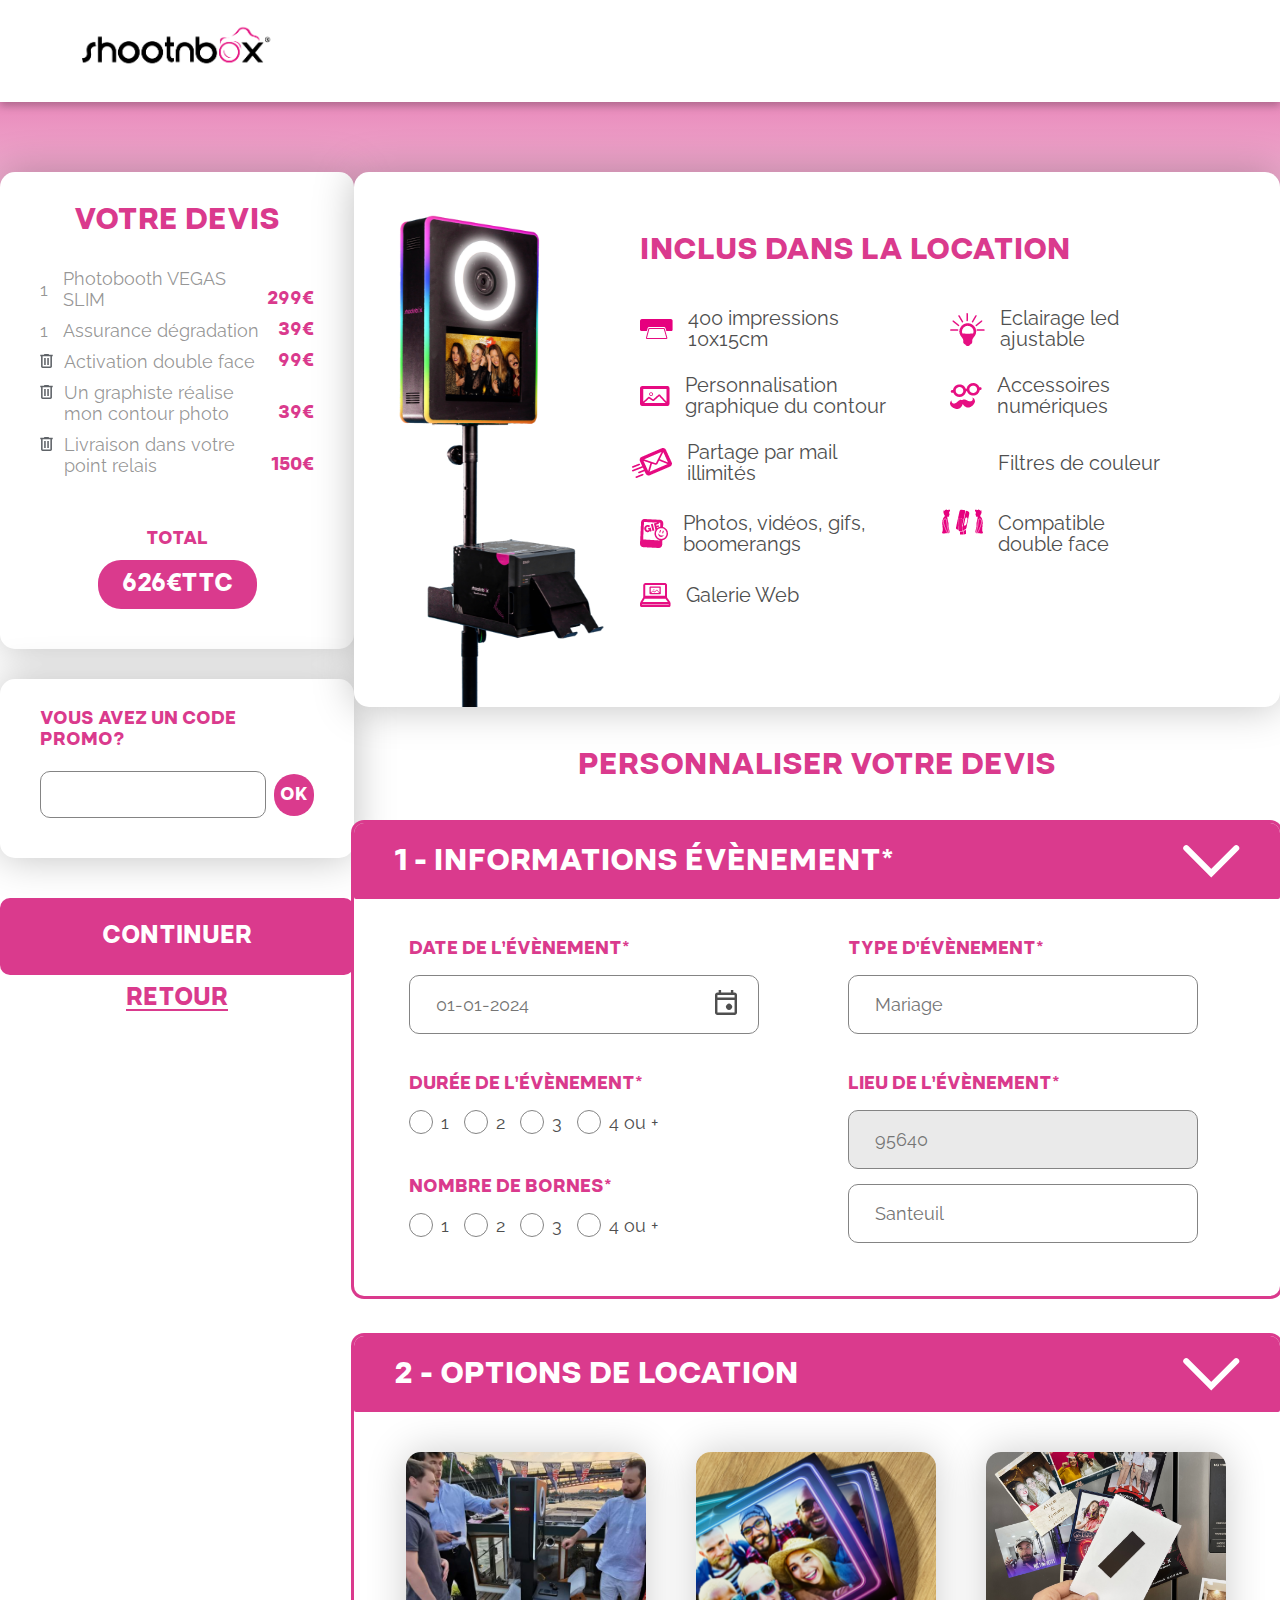
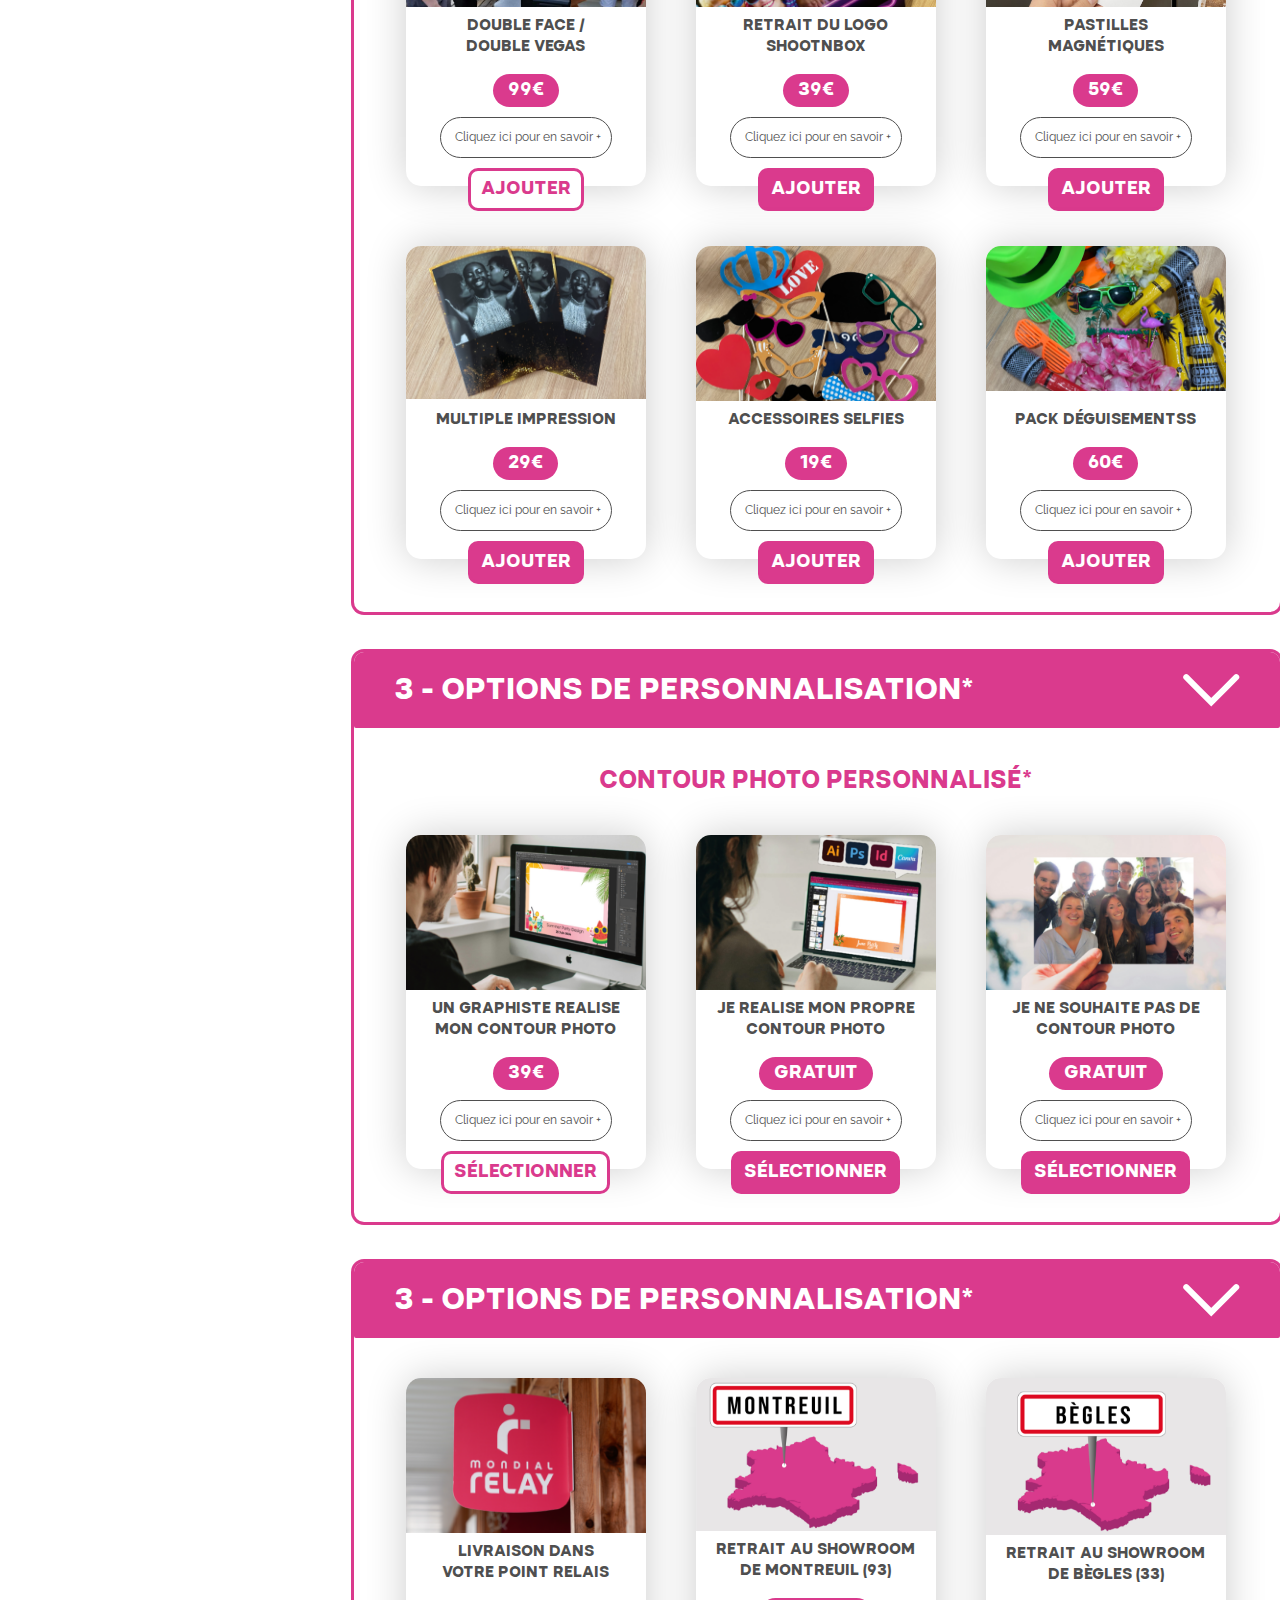
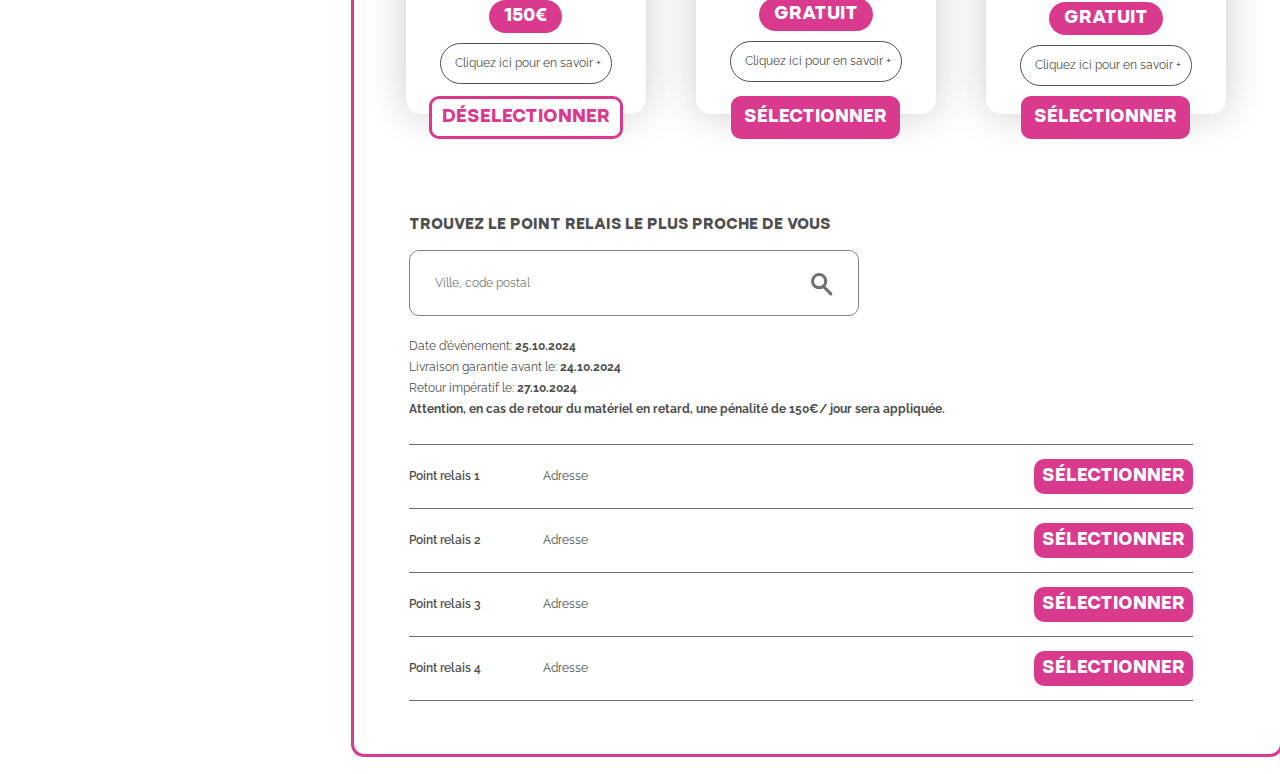
==== index.html @ 7bb11d66 "init" ====
<!DOCTYPE html>
<html lang="ru">
<head>
    <meta charset="UTF-8">
    <meta name="viewport" content="width=device-width, initial-scale=1.0">

    <link rel="stylesheet" href="css/style.css">
    <link rel="icon" type="image/x-icon" href="favicon.ico">

    <title>shootnbox</title>
</head>
<body>
    <div class="wrapper">
        <header class="header">
            <div class="container">
                <img src="img/logo.svg" alt="shootnbox logo">
            </div>            
        </header>
        <main class="main">
            <section class="main-section">
                <div class="container cart-section">
                    <div class="cart__sidebar">
                        <div class="cart-sidebar__item cart__info">
                            <h3 class="title">VOTRE DEVIS</h3>
                            <ul class="cart-item__list">
                                <li class="cart-item__list-item primary-text">
                                    <span class="list-item__amount primary-text">1</span>
                                    Photobooth VEGAS SLIM
                                    <span class="list-item__price primary-text">299€</span>
                                </li>
                                <li class="cart-item__list-item primary-text">
                                    <span class="list-item__amount primary-text">1</span>
                                    Assurance dégradation
                                    <span class="list-item__price primary-text">39€</span>
                                </li>
                                <li class="cart-item__list-item primary-text">
                                    <button class="list-item__delete primary-text">
                                        <svg xmlns="http://www.w3.org/2000/svg" width="13" height="14" viewBox="0 0 12.68 14.265">
                                            <path id="delete_24dp_5F6368_FILL0_wght400_GRAD0_opsz24" d="M162.378-825.735a1.526,1.526,0,0,1-1.119-.466,1.526,1.526,0,0,1-.466-1.119v-10.3H160v-1.585h3.963V-840h4.755v.792h3.963v1.585h-.793v10.3a1.526,1.526,0,0,1-.466,1.119,1.526,1.526,0,0,1-1.119.466Zm7.925-11.888h-7.925v10.3H170.3Zm-6.34,8.718h1.585v-7.133h-1.585Zm3.17,0h1.585v-7.133h-1.585Zm-4.755-8.718v0Z" transform="translate(-160 840)" fill="#5f6368"/>
                                        </svg>                                          
                                    </button>
                                    Activation double face
                                    <span class="list-item__price primary-text">99€</span>
                                </li>
                                <li class="cart-item__list-item primary-text">
                                    <button class="list-item__delete primary-text">
                                        <svg xmlns="http://www.w3.org/2000/svg" width="13" height="14" viewBox="0 0 12.68 14.265">
                                            <path id="delete_24dp_5F6368_FILL0_wght400_GRAD0_opsz24" d="M162.378-825.735a1.526,1.526,0,0,1-1.119-.466,1.526,1.526,0,0,1-.466-1.119v-10.3H160v-1.585h3.963V-840h4.755v.792h3.963v1.585h-.793v10.3a1.526,1.526,0,0,1-.466,1.119,1.526,1.526,0,0,1-1.119.466Zm7.925-11.888h-7.925v10.3H170.3Zm-6.34,8.718h1.585v-7.133h-1.585Zm3.17,0h1.585v-7.133h-1.585Zm-4.755-8.718v0Z" transform="translate(-160 840)" fill="#5f6368"/>
                                        </svg>                                          
                                    </button>
                                    Un graphiste réalise mon contour photo
                                    <span class="list-item__price primary-text">39€</span>
                                </li>
                                <li class="cart-item__list-item primary-text">
                                    <button class="list-item__delete primary-text">
                                        <svg xmlns="http://www.w3.org/2000/svg" width="13" height="14" viewBox="0 0 12.68 14.265">
                                            <path id="delete_24dp_5F6368_FILL0_wght400_GRAD0_opsz24" d="M162.378-825.735a1.526,1.526,0,0,1-1.119-.466,1.526,1.526,0,0,1-.466-1.119v-10.3H160v-1.585h3.963V-840h4.755v.792h3.963v1.585h-.793v10.3a1.526,1.526,0,0,1-.466,1.119,1.526,1.526,0,0,1-1.119.466Zm7.925-11.888h-7.925v10.3H170.3Zm-6.34,8.718h1.585v-7.133h-1.585Zm3.17,0h1.585v-7.133h-1.585Zm-4.755-8.718v0Z" transform="translate(-160 840)" fill="#5f6368"/>
                                        </svg>                                          
                                    </button>
                                    Livraison dans votre point relais
                                    <span class="list-item__price primary-text">150€</span>
                                </li>
                            </ul>
                            <div class="cart-item__button-wrapper">
                                <p class="primary-text">TOTAL</p>
                                <button class="button text-large">626€TTC</button>
                            </div>
                        </div>
                        <div class="cart-sidebar__item cart__promo">
                            <p class="primary-text">VOUS AVEZ UN CODE PROMO?</p>
                            <div class="cart-promo__input-wrapper">
                                <input type="text" class="input primary-text">
                                <button class="button primary-text">OK</button>
                            </div>
                        </div>
                        <div class="cart-sidebar__button-wrapper">
                            <a href="#" class="button text-large">CONTINUER</a>
                            <a href="#" class="text-large">RETOUR</a>
                        </div>
                    </div>
                    <div class="cart__right">
                        <div class="cart__product-info">
                            <img src="img/product.png" alt="" class="procut-info__img">
                            <div class="product-info__content">
                                <h2 class="title">Inclus dans la location</h2>
                                <div class="product-info__advantages">
                                    <div class="product-info__advantages-item">
                                        <img src="img/product-svg1.png" alt="">
                                        <p class="primary-text">400 impressions <br>10x15cm</p>                                          
                                    </div>
                                    <div class="product-info__advantages-item">
                                        <img src="img/product-svg2.png" alt="">                                                                           
                                        <p class="primary-text">Eclairage led <br> ajustable</p>                                          
                                    </div>
                                    <div class="product-info__advantages-item">
                                        <img src="img/product-svg3.png" alt="">                                                                                                                                                                               
                                        <p class="primary-text">Personnalisation graphique du contour</p>                                          
                                    </div>
                                    <div class="product-info__advantages-item">
                                        <img src="img/product-svg4.png" alt="">                                                                                                                                                                               
                                        <p class="primary-text">Accessoires <br> numériques</p>                                          
                                    </div>
                                    <div class="product-info__advantages-item">
                                        <img src="img/product-svg5.png" alt="">                                                                                                                                                                               
                                        <p class="primary-text">Partage par mail <br>illimités</p>                                          
                                    </div>
                                    <div class="product-info__advantages-item">                                                                                                                                                                              
                                        <p class="primary-text">Filtres de couleur</p>                                          
                                    </div>
                                    <div class="product-info__advantages-item">
                                        <img src="img/product-svg6.png" alt="">                                                                                                                                                                               
                                        <p class="primary-text">Photos, vidéos, gifs, boomerangs</p>                                          
                                    </div>
                                    <div class="product-info__advantages-item">
                                        <img src="img/product-svg7.png" alt="">                                                                                                                                                                               
                                        <p class="primary-text">Compatible <br> double face</p>                                          
                                    </div>
                                    <div class="product-info__advantages-item">
                                        <img src="img/product-svg8.png" alt="">                                                                                                                                                                               
                                        <p class="primary-text">Galerie Web</p>                                          
                                    </div>
                                </div>
                            </div>
                        </div>
                        <div class="cart__personalization">
                            <h2 class="title">PERSONNALISER VOTRE DEVIS</h2>
                            <div class="cart-personalization__item">
                                <button class="cart-personalization__header">
                                    <h2 class="title">1 - INFORMATIONS ÉVÈNEMENT*</h2>
                                    <svg xmlns="http://www.w3.org/2000/svg" width="58.485" height="33.485" viewBox="0 0 58.485 33.485">
                                        <path id="Vector_4" data-name="Vector 4" d="M50,25,25,0,0,25" transform="translate(54.243 29.243) rotate(180)" fill="none" stroke="#fff" stroke-linecap="round" stroke-width="6"/>
                                    </svg>                                      
                                </button>
                                <div class="cart-personalization__dropdown personalization-dropdown__form-item">
                                    <div class="personalization-form__wrapper">
                                        <form class="personalization__form">
                                            <div class="personalization__input-wrapper">
                                                <label for="date" class="primary-text input__header">Date de l’évènement*</label>
                                                <input type="number" id="date" class="input" placeholder="01-01-2024">
                                                <button class="personalization__input-button">
                                                    <svg xmlns="http://www.w3.org/2000/svg" xmlns:xlink="http://www.w3.org/1999/xlink" width="22" height="25" viewBox="0 0 22 25">
                                                        <defs>
                                                          <clipPath id="clip-path">
                                                            <rect id="Calque_1_Frame_Clip_Content_Mask_" data-name="Calque_1 [Frame Clip Content Mask]" width="22" height="25" transform="translate(1135 1030)" fill="none"/>
                                                          </clipPath>
                                                        </defs>
                                                        <g id="Calque_1_Clip_Content_" data-name="Calque_1 (Clip Content)" transform="translate(-1135 -1030)" clip-path="url(#clip-path)">
                                                          <rect id="Calque_1_Frame_Background_" data-name="Calque_1 [Frame Background]" width="22" height="25" transform="translate(1135 1030)" fill="none"/>
                                                          <path id="Vector" d="M14.056,20a2.918,2.918,0,0,1-2.176-.913,3.22,3.22,0,0,1,0-4.45,3.05,3.05,0,0,1,4.351,0,3.22,3.22,0,0,1,0,4.45A2.946,2.946,0,0,1,14.056,20ZM2.444,25a2.329,2.329,0,0,1-1.723-.737A2.435,2.435,0,0,1,0,22.5V5A2.435,2.435,0,0,1,.721,3.237,2.329,2.329,0,0,1,2.444,2.5H3.667V0H6.111V2.5h9.778V0h2.444V2.5h1.222a2.329,2.329,0,0,1,1.723.737A2.435,2.435,0,0,1,22,5V22.5a2.435,2.435,0,0,1-.721,1.763A2.329,2.329,0,0,1,19.556,25Zm0-2.5H19.556V10H2.444Zm0-15H19.556V5H2.444Z" transform="translate(1135 1030)" fill="#4f4f4f"/>
                                                          <text id="durée_de_l_évènement" data-name="durée de l’évènement" transform="translate(804 1109.91)" fill="#da3a8d" font-size="18" font-family="Nominee-ExtraBold, Nominee" font-weight="800"><tspan x="0" y="14">DURÉE DE L’ÉVÈNEMENT</tspan></text>
                                                        </g>
                                                      </svg>                                                      
                                                </button>
                                            </div>
                                            <div class="personalization__input-wrapper">
                                                <label for="type" class="primary-text input__header">TYPE D’évènement*</label>
                                                <input type="text" id="type" class="input" placeholder="Mariage">
                                            </div>
                                        </form>
                                    </div>
                                    <div class="form-wrapper__container">
                                        <div class="personalization-form__wrapper">
                                            <form class="personalization__form personalization__form--radio">
                                                <p class="primary-text input__header">durée de l’évènement*</p>
                                                <div class="personalization__input-wrapper personalization__input-wrapper--radio">
                                                    <input type="radio" id="duration-1" name="duration" class="radio-input">
                                                    <label class="primary-text radio-input--style" for="duration-1">1</label>
                                                    <input type="radio" id="duration-2" name="duration" class="radio-input">
                                                    <label class="primary-text radio-input--style" for="duration-2">2</label>
                                                    <input type="radio" id="duration-3" name="duration" class="radio-input">
                                                    <label class="primary-text radio-input--style" for="duration-3">3</label>
                                                    <input type="radio" id="duration-4" name="duration" class="radio-input">
                                                    <label class="primary-text radio-input--style" for="duration-4">4 ou +</label>
                                                </div>
                                            </form>
                                            <form class="personalization__form personalization__form--radio">
                                                <p class="primary-text input__header">NOMBRE DE BORNES*</p>
                                                <div class="personalization__input-wrapper personalization__input-wrapper--radio">
                                                    <input type="radio" id="number-1" name="number" class="radio-input">
                                                    <label class="primary-text radio-input--style" for="number-1">1</label>
                                                    <input type="radio" id="number-2" name="number" class="radio-input">
                                                    <label class="primary-text radio-input--style" for="number-2">2</label>
                                                    <input type="radio" id="number-3" name="number" class="radio-input">
                                                    <label class="primary-text radio-input--style" for="number-3">3</label>
                                                    <input type="radio" id="number-4" name="number" class="radio-input">
                                                    <label class="primary-text radio-input--style" for="number-4">4 ou +</label>
                                                </div>
                                            </form>
                                        </div>
                                        <div class="personalization-form__wrapper">
                                            <form class="personalization__form">
                                                <div class="personalization__input-wrapper">
                                                    <label for="" class="primary-text input__header">LIEU de l’évènement*</label>
                                                    <input type="number" id="postcode" class="input" placeholder="95640" disabled>
                                                    <input type="city" id="type" class="input" placeholder="Santeuil">
                                                </div>
                                            </form>
                                        </div>
                                    </div>
                                </div>
                            </div>
                            <div class="cart-personalization__item">
                                <button class="cart-personalization__header">
                                    <h2 class="title">2 - OPTIONS de LOCATION</h2>
                                    <svg xmlns="http://www.w3.org/2000/svg" width="58.485" height="33.485" viewBox="0 0 58.485 33.485">
                                        <path id="Vector_4" data-name="Vector 4" d="M50,25,25,0,0,25" transform="translate(54.243 29.243) rotate(180)" fill="none" stroke="#fff" stroke-linecap="round" stroke-width="6"/>
                                    </svg>                                      
                                </button>
                                <div class="cart-personalization__dropdown">                     
                                    <div class="dropdown-card__wrapper">
                                        <div class="dropdown-card">
                                            <div class="dropdown-card__content">
                                                <img src="img/dropdown1.png" alt="" class="dropdown-card__img" style>
                                                <h3 class="primary-text">DOUBLE FACE / <br> DOUBLE VEGAS</h3>
                                                <span class="primary-text dropdown-card__price">99€</span>
                                                <button class="primary-text dropdown-card__details">Cliquez ici pour en savoir +</button>
                                            </div>
                                            <div class="dropdown-card__details-info" style="display: none;">
                                                <svg xmlns="http://www.w3.org/2000/svg" width="22" height="22" viewBox="0 0 22 22">
                                                    <g id="Сгруппировать_5" data-name="Сгруппировать 5" transform="translate(-1174 -2522)">
                                                      <g id="Ellipse_18" data-name="Ellipse 18" transform="translate(1174 2522)" fill="none" stroke="#4f4f4f" stroke-width="1">
                                                        <circle cx="11" cy="11" r="11" stroke="none"/>
                                                        <circle cx="11" cy="11" r="10.5" fill="none"/>
                                                      </g>
                                                      <g id="Сгруппировать_4" data-name="Сгруппировать 4" transform="translate(870 2163.5)">
                                                        <line id="Линия_1" data-name="Линия 1" x1="9" y2="10" transform="translate(310.5 364.5)" fill="none" stroke="#4f4f4f" stroke-linecap="round" stroke-width="2"/>
                                                        <line id="Линия_2" data-name="Линия 2" x2="9" y2="10" transform="translate(310.5 364.5)" fill="none" stroke="#4f4f4f" stroke-linecap="round" stroke-width="2"/>
                                                      </g>
                                                    </g>
                                                </svg>
                                                <h3 class="primary-text">JE RÉALISE MON PROPRE CONTOUR PHOTO</h3>
                                                 <p class="primary-text">Retrouvez notre catalogue de contour photo via notre outil en ligne gratuit. Vous pouvez ainsi choisir votre contour et ajouter le texte de votre choix.</p>                                                                                
                                            </div>
                                            <button class="dropdown-card__button dropdown-card__button--active button primary-text">AJOUTER</button>
                                        </div>
                                        <div class="dropdown-card">
                                            <div class="dropdown-card__content">
                                                <img src="img/dropdown2.png" alt="" class="dropdown-card__img">
                                                <h3 class="primary-text">RETRAIT DU LOGO SHOOTNBOX</h3>
                                                <span class="primary-text dropdown-card__price">39€</span>
                                                <button class="primary-text dropdown-card__details">Cliquez ici pour en savoir +</button>
                                            </div>
                                            <div class="dropdown-card__details-info" style="display: none;">
                                                <svg xmlns="http://www.w3.org/2000/svg" width="22" height="22" viewBox="0 0 22 22">
                                                    <g id="Сгруппировать_5" data-name="Сгруппировать 5" transform="translate(-1174 -2522)">
                                                      <g id="Ellipse_18" data-name="Ellipse 18" transform="translate(1174 2522)" fill="none" stroke="#4f4f4f" stroke-width="1">
                                                        <circle cx="11" cy="11" r="11" stroke="none"/>
                                                        <circle cx="11" cy="11" r="10.5" fill="none"/>
                                                      </g>
                                                      <g id="Сгруппировать_4" data-name="Сгруппировать 4" transform="translate(870 2163.5)">
                                                        <line id="Линия_1" data-name="Линия 1" x1="9" y2="10" transform="translate(310.5 364.5)" fill="none" stroke="#4f4f4f" stroke-linecap="round" stroke-width="2"/>
                                                        <line id="Линия_2" data-name="Линия 2" x2="9" y2="10" transform="translate(310.5 364.5)" fill="none" stroke="#4f4f4f" stroke-linecap="round" stroke-width="2"/>
                                                      </g>
                                                    </g>
                                                </svg>
                                                <h3 class="primary-text">JE RÉALISE MON PROPRE CONTOUR PHOTO</h3>
                                                 <p class="primary-text">Retrouvez notre catalogue de contour photo via notre outil en ligne gratuit. Vous pouvez ainsi choisir votre contour et ajouter le texte de votre choix.</p>                                                                                
                                            </div>
                                            <button class="dropdown-card__button button primary-text">AJOUTER</button>
                                        </div>
                                        <div class="dropdown-card">
                                            <div class="dropdown-card__content">
                                                <img src="img/dropdown3.png" alt="" class="dropdown-card__img">
                                                <h3 class="primary-text">PASTILLES <br>MAGNÉTIQUES</h3>
                                                <span class="primary-text dropdown-card__price">59€</span>
                                                <button class="primary-text dropdown-card__details">Cliquez ici pour en savoir +</button>
                                            </div>
                                            <div class="dropdown-card__details-info" style="display: none;">
                                                <svg xmlns="http://www.w3.org/2000/svg" width="22" height="22" viewBox="0 0 22 22">
                                                    <g id="Сгруппировать_5" data-name="Сгруппировать 5" transform="translate(-1174 -2522)">
                                                      <g id="Ellipse_18" data-name="Ellipse 18" transform="translate(1174 2522)" fill="none" stroke="#4f4f4f" stroke-width="1">
                                                        <circle cx="11" cy="11" r="11" stroke="none"/>
                                                        <circle cx="11" cy="11" r="10.5" fill="none"/>
                                                      </g>
                                                      <g id="Сгруппировать_4" data-name="Сгруппировать 4" transform="translate(870 2163.5)">
                                                        <line id="Линия_1" data-name="Линия 1" x1="9" y2="10" transform="translate(310.5 364.5)" fill="none" stroke="#4f4f4f" stroke-linecap="round" stroke-width="2"/>
                                                        <line id="Линия_2" data-name="Линия 2" x2="9" y2="10" transform="translate(310.5 364.5)" fill="none" stroke="#4f4f4f" stroke-linecap="round" stroke-width="2"/>
                                                      </g>
                                                    </g>
                                                </svg>
                                                <h3 class="primary-text">JE RÉALISE MON PROPRE CONTOUR PHOTO</h3>
                                                 <p class="primary-text">Retrouvez notre catalogue de contour photo via notre outil en ligne gratuit. Vous pouvez ainsi choisir votre contour et ajouter le texte de votre choix.</p>                                                                                
                                            </div>
                                            <button class="dropdown-card__button button primary-text">AJOUTER</button>
                                        </div>
                                        <div class="dropdown-card">
                                            <div class="dropdown-card__content">
                                                <img src="img/dropdown4.png" alt="" class="dropdown-card__img">
                                                <h3 class="primary-text">MULTIPLE IMPRESSION</h3>
                                                <span class="primary-text dropdown-card__price">29€</span>
                                                <button class="primary-text dropdown-card__details">Cliquez ici pour en savoir +</button>
                                            </div>
                                            <div class="dropdown-card__details-info" style="display: none;">
                                                <svg xmlns="http://www.w3.org/2000/svg" width="22" height="22" viewBox="0 0 22 22">
                                                    <g id="Сгруппировать_5" data-name="Сгруппировать 5" transform="translate(-1174 -2522)">
                                                      <g id="Ellipse_18" data-name="Ellipse 18" transform="translate(1174 2522)" fill="none" stroke="#4f4f4f" stroke-width="1">
                                                        <circle cx="11" cy="11" r="11" stroke="none"/>
                                                        <circle cx="11" cy="11" r="10.5" fill="none"/>
                                                      </g>
                                                      <g id="Сгруппировать_4" data-name="Сгруппировать 4" transform="translate(870 2163.5)">
                                                        <line id="Линия_1" data-name="Линия 1" x1="9" y2="10" transform="translate(310.5 364.5)" fill="none" stroke="#4f4f4f" stroke-linecap="round" stroke-width="2"/>
                                                        <line id="Линия_2" data-name="Линия 2" x2="9" y2="10" transform="translate(310.5 364.5)" fill="none" stroke="#4f4f4f" stroke-linecap="round" stroke-width="2"/>
                                                      </g>
                                                    </g>
                                                </svg>
                                                <h3 class="primary-text">JE RÉALISE MON PROPRE CONTOUR PHOTO</h3>
                                                 <p class="primary-text">Retrouvez notre catalogue de contour photo via notre outil en ligne gratuit. Vous pouvez ainsi choisir votre contour et ajouter le texte de votre choix.</p>                                                                                
                                            </div>
                                            <button class="dropdown-card__button button primary-text">AJOUTER</button>
                                        </div>
                                        <div class="dropdown-card">
                                            <div class="dropdown-card__content">
                                                <img src="img/dropdown5.png" alt="" class="dropdown-card__img">
                                                <h3 class="primary-text">ACCESSOIRES SELFIES</h3>
                                                <span class="primary-text dropdown-card__price">19€</span>
                                                <button class="primary-text dropdown-card__details">Cliquez ici pour en savoir +</button>
                                            </div>
                                            <div class="dropdown-card__details-info" style="display: none;">
                                                <svg xmlns="http://www.w3.org/2000/svg" width="22" height="22" viewBox="0 0 22 22">
                                                    <g id="Сгруппировать_5" data-name="Сгруппировать 5" transform="translate(-1174 -2522)">
                                                      <g id="Ellipse_18" data-name="Ellipse 18" transform="translate(1174 2522)" fill="none" stroke="#4f4f4f" stroke-width="1">
                                                        <circle cx="11" cy="11" r="11" stroke="none"/>
                                                        <circle cx="11" cy="11" r="10.5" fill="none"/>
                                                      </g>
                                                      <g id="Сгруппировать_4" data-name="Сгруппировать 4" transform="translate(870 2163.5)">
                                                        <line id="Линия_1" data-name="Линия 1" x1="9" y2="10" transform="translate(310.5 364.5)" fill="none" stroke="#4f4f4f" stroke-linecap="round" stroke-width="2"/>
                                                        <line id="Линия_2" data-name="Линия 2" x2="9" y2="10" transform="translate(310.5 364.5)" fill="none" stroke="#4f4f4f" stroke-linecap="round" stroke-width="2"/>
                                                      </g>
                                                    </g>
                                                </svg>
                                                <h3 class="primary-text">JE RÉALISE MON PROPRE CONTOUR PHOTO</h3>
                                                 <p class="primary-text">Retrouvez notre catalogue de contour photo via notre outil en ligne gratuit. Vous pouvez ainsi choisir votre contour et ajouter le texte de votre choix.</p>                                                                                
                                            </div>
                                            <button class="dropdown-card__button button primary-text">AJOUTER</button>
                                        </div>
                                        <div class="dropdown-card">
                                            <div class="dropdown-card__content">
                                                <img src="img/dropdown6.png" alt="" class="dropdown-card__img">
                                                <h3 class="primary-text">PACK DÉGUISEMENTSS</h3>
                                                <span class="primary-text dropdown-card__price">60€</span>
                                                <button class="primary-text dropdown-card__details">Cliquez ici pour en savoir +</button>
                                            </div>
                                            <div class="dropdown-card__details-info" style="display: none;">
                                                <svg xmlns="http://www.w3.org/2000/svg" width="22" height="22" viewBox="0 0 22 22">
                                                    <g id="Сгруппировать_5" data-name="Сгруппировать 5" transform="translate(-1174 -2522)">
                                                      <g id="Ellipse_18" data-name="Ellipse 18" transform="translate(1174 2522)" fill="none" stroke="#4f4f4f" stroke-width="1">
                                                        <circle cx="11" cy="11" r="11" stroke="none"/>
                                                        <circle cx="11" cy="11" r="10.5" fill="none"/>
                                                      </g>
                                                      <g id="Сгруппировать_4" data-name="Сгруппировать 4" transform="translate(870 2163.5)">
                                                        <line id="Линия_1" data-name="Линия 1" x1="9" y2="10" transform="translate(310.5 364.5)" fill="none" stroke="#4f4f4f" stroke-linecap="round" stroke-width="2"/>
                                                        <line id="Линия_2" data-name="Линия 2" x2="9" y2="10" transform="translate(310.5 364.5)" fill="none" stroke="#4f4f4f" stroke-linecap="round" stroke-width="2"/>
                                                      </g>
                                                    </g>
                                                </svg>
                                                <h3 class="primary-text">JE RÉALISE MON PROPRE CONTOUR PHOTO</h3>
                                                 <p class="primary-text">Retrouvez notre catalogue de contour photo via notre outil en ligne gratuit. Vous pouvez ainsi choisir votre contour et ajouter le texte de votre choix.</p>                                                                                
                                            </div>
                                            <button class="dropdown-card__button button primary-text">AJOUTER</button>
                                        </div>
                                    </div>
                                </div>
                            </div>
                            <div class="cart-personalization__item">
                                <button class="cart-personalization__header">
                                    <h2 class="title">3 - OPTIONS de PERSONNALISATION*</h2>
                                    <svg xmlns="http://www.w3.org/2000/svg" width="58.485" height="33.485" viewBox="0 0 58.485 33.485">
                                        <path id="Vector_4" data-name="Vector 4" d="M50,25,25,0,0,25" transform="translate(54.243 29.243) rotate(180)" fill="none" stroke="#fff" stroke-linecap="round" stroke-width="6"/>
                                    </svg>                                      
                                </button>
                                <div class="cart-personalization__dropdown">
                                    <h2 class="text-large">CONTOUR PHOTO PERSONNALISÉ*</h2>
                                    <div class="dropdown-card__wrapper">
                                        <div class="dropdown-card">
                                            <div class="dropdown-card__content">
                                                <img src="img/dropdown7.png" alt="" class="dropdown-card__img" style>
                                                <h3 class="primary-text">un graphiste realise <br>mon contour PHOTO</h3>
                                                <span class="primary-text dropdown-card__price">39€</span>
                                                <button class="primary-text dropdown-card__details">Cliquez ici pour en savoir +</button>
                                            </div>
                                            <div class="dropdown-card__details-info" style="display: none;">
                                                <svg xmlns="http://www.w3.org/2000/svg" width="22" height="22" viewBox="0 0 22 22">
                                                    <g id="Сгруппировать_5" data-name="Сгруппировать 5" transform="translate(-1174 -2522)">
                                                      <g id="Ellipse_18" data-name="Ellipse 18" transform="translate(1174 2522)" fill="none" stroke="#4f4f4f" stroke-width="1">
                                                        <circle cx="11" cy="11" r="11" stroke="none"/>
                                                        <circle cx="11" cy="11" r="10.5" fill="none"/>
                                                      </g>
                                                      <g id="Сгруппировать_4" data-name="Сгруппировать 4" transform="translate(870 2163.5)">
                                                        <line id="Линия_1" data-name="Линия 1" x1="9" y2="10" transform="translate(310.5 364.5)" fill="none" stroke="#4f4f4f" stroke-linecap="round" stroke-width="2"/>
                                                        <line id="Линия_2" data-name="Линия 2" x2="9" y2="10" transform="translate(310.5 364.5)" fill="none" stroke="#4f4f4f" stroke-linecap="round" stroke-width="2"/>
                                                      </g>
                                                    </g>
                                                </svg>
                                                <h3 class="primary-text">JE RÉALISE MON PROPRE CONTOUR PHOTO</h3>
                                                 <p class="primary-text">Retrouvez notre catalogue de contour photo via notre outil en ligne gratuit. Vous pouvez ainsi choisir votre contour et ajouter le texte de votre choix.</p>                                                                                
                                            </div>
                                            <button class="dropdown-card__button dropdown-card__button--active button primary-text">SÉLECTIONNER</button>
                                        </div>
                                        <div class="dropdown-card">
                                            <div class="dropdown-card__content">
                                                <img src="img/dropdown8.png" alt="" class="dropdown-card__img">
                                                <h3 class="primary-text">JE REALISE MON PROPRE CONTOUR PHOTO</h3>
                                                <span class="primary-text dropdown-card__price">GRATUIT</span>
                                                <button class="primary-text dropdown-card__details">Cliquez ici pour en savoir +</button>
                                            </div>
                                            <div class="dropdown-card__details-info" style="display: none;">
                                                <svg xmlns="http://www.w3.org/2000/svg" width="22" height="22" viewBox="0 0 22 22">
                                                    <g id="Сгруппировать_5" data-name="Сгруппировать 5" transform="translate(-1174 -2522)">
                                                      <g id="Ellipse_18" data-name="Ellipse 18" transform="translate(1174 2522)" fill="none" stroke="#4f4f4f" stroke-width="1">
                                                        <circle cx="11" cy="11" r="11" stroke="none"/>
                                                        <circle cx="11" cy="11" r="10.5" fill="none"/>
                                                      </g>
                                                      <g id="Сгруппировать_4" data-name="Сгруппировать 4" transform="translate(870 2163.5)">
                                                        <line id="Линия_1" data-name="Линия 1" x1="9" y2="10" transform="translate(310.5 364.5)" fill="none" stroke="#4f4f4f" stroke-linecap="round" stroke-width="2"/>
                                                        <line id="Линия_2" data-name="Линия 2" x2="9" y2="10" transform="translate(310.5 364.5)" fill="none" stroke="#4f4f4f" stroke-linecap="round" stroke-width="2"/>
                                                      </g>
                                                    </g>
                                                </svg>
                                                <h3 class="primary-text">JE RÉALISE MON PROPRE CONTOUR PHOTO</h3>
                                                 <p class="primary-text">Retrouvez notre catalogue de contour photo via notre outil en ligne gratuit. Vous pouvez ainsi choisir votre contour et ajouter le texte de votre choix.</p>                                                                                
                                            </div>
                                            <button class="dropdown-card__button button primary-text">SÉLECTIONNER</button>
                                        </div>
                                        <div class="dropdown-card">
                                            <div class="dropdown-card__content">
                                                <img src="img/dropdown9.png" alt="" class="dropdown-card__img">
                                                <h3 class="primary-text">JE NE SOUHAITE PAS DE CONTOUR PHOTO</h3>
                                                <span class="primary-text dropdown-card__price">GRATUIT</span>
                                                <button class="primary-text dropdown-card__details">Cliquez ici pour en savoir +</button>
                                            </div>
                                            <div class="dropdown-card__details-info" style="display: none;">
                                                <svg xmlns="http://www.w3.org/2000/svg" width="22" height="22" viewBox="0 0 22 22">
                                                    <g id="Сгруппировать_5" data-name="Сгруппировать 5" transform="translate(-1174 -2522)">
                                                      <g id="Ellipse_18" data-name="Ellipse 18" transform="translate(1174 2522)" fill="none" stroke="#4f4f4f" stroke-width="1">
                                                        <circle cx="11" cy="11" r="11" stroke="none"/>
                                                        <circle cx="11" cy="11" r="10.5" fill="none"/>
                                                      </g>
                                                      <g id="Сгруппировать_4" data-name="Сгруппировать 4" transform="translate(870 2163.5)">
                                                        <line id="Линия_1" data-name="Линия 1" x1="9" y2="10" transform="translate(310.5 364.5)" fill="none" stroke="#4f4f4f" stroke-linecap="round" stroke-width="2"/>
                                                        <line id="Линия_2" data-name="Линия 2" x2="9" y2="10" transform="translate(310.5 364.5)" fill="none" stroke="#4f4f4f" stroke-linecap="round" stroke-width="2"/>
                                                      </g>
                                                    </g>
                                                </svg>
                                                <h3 class="primary-text">JE RÉALISE MON PROPRE CONTOUR PHOTO</h3>
                                                 <p class="primary-text">Retrouvez notre catalogue de contour photo via notre outil en ligne gratuit. Vous pouvez ainsi choisir votre contour et ajouter le texte de votre choix.</p>                                                                                
                                            </div>
                                            <button class="dropdown-card__button button primary-text">SÉLECTIONNER</button>
                                        </div>
                                    </div>  
                                </div>
                            </div>
                            <div class="cart-personalization__item">
                                <button class="cart-personalization__header">
                                    <h2 class="title">3 - OPTIONS de PERSONNALISATION*</h2>
                                    <svg xmlns="http://www.w3.org/2000/svg" width="58.485" height="33.485" viewBox="0 0 58.485 33.485">
                                        <path id="Vector_4" data-name="Vector 4" d="M50,25,25,0,0,25" transform="translate(54.243 29.243) rotate(180)" fill="none" stroke="#fff" stroke-linecap="round" stroke-width="6"/>
                                    </svg>                                      
                                </button>
                                <div class="cart-personalization__dropdown cart-personalization__dropdown-adress">
                                    <div class="dropdown-card__wrapper">
                                        <div class="dropdown-card">
                                            <div class="dropdown-card__content">
                                                <img src="img/dropdown10.png" alt="" class="dropdown-card__img" style>
                                                <h3 class="primary-text">LIVRAISON dans <br> votre point relais</h3>
                                                <span class="primary-text dropdown-card__price">150€</span>
                                                <button class="primary-text dropdown-card__details">Cliquez ici pour en savoir +</button>
                                            </div>
                                            <div class="dropdown-card__details-info" style="display: none;">
                                                <svg xmlns="http://www.w3.org/2000/svg" width="22" height="22" viewBox="0 0 22 22">
                                                    <g id="Сгруппировать_5" data-name="Сгруппировать 5" transform="translate(-1174 -2522)">
                                                      <g id="Ellipse_18" data-name="Ellipse 18" transform="translate(1174 2522)" fill="none" stroke="#4f4f4f" stroke-width="1">
                                                        <circle cx="11" cy="11" r="11" stroke="none"/>
                                                        <circle cx="11" cy="11" r="10.5" fill="none"/>
                                                      </g>
                                                      <g id="Сгруппировать_4" data-name="Сгруппировать 4" transform="translate(870 2163.5)">
                                                        <line id="Линия_1" data-name="Линия 1" x1="9" y2="10" transform="translate(310.5 364.5)" fill="none" stroke="#4f4f4f" stroke-linecap="round" stroke-width="2"/>
                                                        <line id="Линия_2" data-name="Линия 2" x2="9" y2="10" transform="translate(310.5 364.5)" fill="none" stroke="#4f4f4f" stroke-linecap="round" stroke-width="2"/>
                                                      </g>
                                                    </g>
                                                </svg>
                                                <h3 class="primary-text">JE RÉALISE MON PROPRE CONTOUR PHOTO</h3>
                                                 <p class="primary-text">Retrouvez notre catalogue de contour photo via notre outil en ligne gratuit. Vous pouvez ainsi choisir votre contour et ajouter le texte de votre choix.</p>                                                                                
                                            </div>
                                            <button class="dropdown-card__button dropdown-card__button--active button primary-text">DÉSELECTIONNER</button>
                                        </div>
                                        <div class="dropdown-card">
                                            <div class="dropdown-card__content">
                                                <img src="img/dropdown11.png" alt="" class="dropdown-card__img">
                                                <h3 class="primary-text">RETRAIT AU SHOWROOM <br> DE MONTREUIL (93)</h3>
                                                <span class="primary-text dropdown-card__price">GRATUIT</span>
                                                <button class="primary-text dropdown-card__details">Cliquez ici pour en savoir +</button>
                                            </div>
                                            <div class="dropdown-card__details-info" style="display: none;">
                                                <svg xmlns="http://www.w3.org/2000/svg" width="22" height="22" viewBox="0 0 22 22">
                                                    <g id="Сгруппировать_5" data-name="Сгруппировать 5" transform="translate(-1174 -2522)">
                                                      <g id="Ellipse_18" data-name="Ellipse 18" transform="translate(1174 2522)" fill="none" stroke="#4f4f4f" stroke-width="1">
                                                        <circle cx="11" cy="11" r="11" stroke="none"/>
                                                        <circle cx="11" cy="11" r="10.5" fill="none"/>
                                                      </g>
                                                      <g id="Сгруппировать_4" data-name="Сгруппировать 4" transform="translate(870 2163.5)">
                                                        <line id="Линия_1" data-name="Линия 1" x1="9" y2="10" transform="translate(310.5 364.5)" fill="none" stroke="#4f4f4f" stroke-linecap="round" stroke-width="2"/>
                                                        <line id="Линия_2" data-name="Линия 2" x2="9" y2="10" transform="translate(310.5 364.5)" fill="none" stroke="#4f4f4f" stroke-linecap="round" stroke-width="2"/>
                                                      </g>
                                                    </g>
                                                </svg>
                                                <h3 class="primary-text">JE RÉALISE MON PROPRE CONTOUR PHOTO</h3>
                                                 <p class="primary-text">Retrouvez notre catalogue de contour photo via notre outil en ligne gratuit. Vous pouvez ainsi choisir votre contour et ajouter le texte de votre choix.</p>                                                                                
                                            </div>
                                            <button class="dropdown-card__button button primary-text">SÉLECTIONNER</button>
                                        </div>
                                        <div class="dropdown-card">
                                            <div class="dropdown-card__content">
                                                <img src="img/dropdown12.png" alt="" class="dropdown-card__img">
                                                <h3 class="primary-text">RETRAIT AU SHOWROOM <br> DE BÈGLES (33)</h3>
                                                <span class="primary-text dropdown-card__price">GRATUIT</span>
                                                <button class="primary-text dropdown-card__details">Cliquez ici pour en savoir +</button>
                                            </div>
                                            <div class="dropdown-card__details-info" style="display: none;">
                                                <svg xmlns="http://www.w3.org/2000/svg" width="22" height="22" viewBox="0 0 22 22">
                                                    <g id="Сгруппировать_5" data-name="Сгруппировать 5" transform="translate(-1174 -2522)">
                                                      <g id="Ellipse_18" data-name="Ellipse 18" transform="translate(1174 2522)" fill="none" stroke="#4f4f4f" stroke-width="1">
                                                        <circle cx="11" cy="11" r="11" stroke="none"/>
                                                        <circle cx="11" cy="11" r="10.5" fill="none"/>
                                                      </g>
                                                      <g id="Сгруппировать_4" data-name="Сгруппировать 4" transform="translate(870 2163.5)">
                                                        <line id="Линия_1" data-name="Линия 1" x1="9" y2="10" transform="translate(310.5 364.5)" fill="none" stroke="#4f4f4f" stroke-linecap="round" stroke-width="2"/>
                                                        <line id="Линия_2" data-name="Линия 2" x2="9" y2="10" transform="translate(310.5 364.5)" fill="none" stroke="#4f4f4f" stroke-linecap="round" stroke-width="2"/>
                                                      </g>
                                                    </g>
                                                </svg>
                                                <h3 class="primary-text">JE RÉALISE MON PROPRE CONTOUR PHOTO</h3>
                                                 <p class="primary-text">Retrouvez notre catalogue de contour photo via notre outil en ligne gratuit. Vous pouvez ainsi choisir votre contour et ajouter le texte de votre choix.</p>                                                                                
                                            </div>
                                            <button class="dropdown-card__button button primary-text">SÉLECTIONNER</button>
                                        </div>
                                    </div>  
                                    <div class="dropdown-adress__wrapper">
                                        <h3 class="primary-text">TROUVEZ LE POINT RELAIS LE PLUS PROCHE DE VOUS</h3>
                                        <input type="number" class="input input__postal-search" placeholder="Ville, code postal">
                                        <div class="dropdown-adress__detail">
                                            <p class="primary-text">Date d’évènement: <span>25.10.2024</span></p>
                                            <p class="primary-text">Livraison garantie avant le: <span>24.10.2024</span></p>
                                            <p class="primary-text">Retour impératif le: <span>27.10.2024</span></p>
                                            <p class="primary-text"><span>Attention, en cas de retour du matériel en retard, une pénalité de 150€/ jour sera appliquée.</span></p>
                                        </div>
                                        <ul class="dropdown-adress__list">
                                            <li class="primary-text">
                                                <p>Point relais 1</p>
                                                <span>Adresse</span>
                                                <button class="button primary-text">SÉLECTIONNER</button>
                                            </li>
                                            <li class="primary-text">
                                                <p>Point relais 2</p>
                                                <span>Adresse</span>
                                                <button class="button primary-text">SÉLECTIONNER</button>
                                            </li>
                                            <li class="primary-text">
                                                <p>Point relais 3</p>
                                                <span>Adresse</span>
                                                <button class="button primary-text">SÉLECTIONNER</button>
                                            </li>
                                            <li class="primary-text">
                                                <p>Point relais 4</p>
                                                <span>Adresse</span>
                                                <button class="button primary-text">SÉLECTIONNER</button>
                                            </li>
                                            <li class="primary-text">
                                                <p>Point relais 5</p>
                                                <span>Adresse</span>
                                                <button class="button primary-text">SÉLECTIONNER</button>
                                            </li>
                                            <li class="primary-text">
                                                <p>Point relais 6</p>
                                                <span>Adresse</span>
                                                <button class="button primary-text">SÉLECTIONNER</button>
                                            </li>
                                        </ul>
                                    </div>
                                </div>
                            </div>
                        </div>
                    </div>
                </div>
            </section>              
        </main>
    </div>
    
    <script src="js/main.js"></script>
    <script src="js/phone-mask.js"></script>
</body>
</html>
---- css/style.css ----
@font-face {
    font-family: "Nominee";
    src: url('../fonts/Nominee-ExtraBold.woff2') format('woff2'),
        url('../fonts/Nominee-ExtraBold.woff') format('woff'),
        url('../fonts/Nominee-ExtraBold.ttf') format('truetype');
    font-weight: 800;
    font-style: normal;
    font-display: swap;
}

@font-face {
    font-family: "Raleway";
    src: url('../fonts/Raleway-Bold.woff2') format('woff2'),
        url('../fonts/Raleway-Bold.woff') format('woff'),
        url('../fonts/Raleway-Bold.ttf') format('truetype');
    font-weight: 700;
    font-style: normal;
    font-display: swap;
}

@font-face {
    font-family: "Raleway";
    src: url('../fonts/Raleway-SemiBold.woff2') format('woff2'),
        url('../fonts/Raleway-SemiBold.woff') format('woff'),
        url('../fonts/Raleway-SemiBold.ttf') format('truetype');
    font-weight: 600;
    font-style: normal;
    font-display: swap;
}

@font-face {
    font-family: "Raleway";
    src: url('../fonts/Raleway-Regular.woff2') format('woff2'),
        url('../fonts/Raleway-Regular.woff') format('woff'),
        url('../fonts/Raleway-Regular.ttf') format('truetype');
    font-weight: 400;
    font-style: normal;
    font-display: swap;
}

:root {
    --font-primary: "Raleway";
    --font-nominee: "Nominee";
    --color-primary: #4F4F4F;
    --color-accent: #DA3A8D ;
    --color-accent2: #E3763E;
    --color-accent3: #3DA6DC;
    --color-accent4: #4DAD58;
    --color-accent5: #59579F;
    --color-white: #ffffff;
    --color-lightgrey: #CECECE;
    --color-lightgrey2: #EAEAEA;
    --color-grey: #848484;
    --color-grey2: #707070;
    --color-primary-60: rgba(79,79,79,0.6);
    --boxshadow-button: 0 3px 6px rgba(0,0,0,0.16);
    --boxshadow-card: 0 0px 40px rgba(0,0,0,0.25);
    --boxshadow-card2: 0 0px 40px rgba(0,0,0,0.2);
    --gradient: linear-gradient(#da3a8d 0%, #fff 100%);
}

:root:has(body.orange) {    
    --color-accent: #E3763E;   
    --gradient: linear-gradient(#E3763E 0%, #fff 100%); 
}

:root:has(body.blue) {    
    --color-accent: #3DA6DC; 
    --gradient: linear-gradient(#3DA6DC 0%, #fff 100%);   
}

:root:has(body.green) {    
    --color-accent: #4DAD58; 
    --gradient: linear-gradient(#4DAD58 0%, #fff 100%);   
}

:root:has(body.purple) {    
    --color-accent: #59579F;   
    --gradient: linear-gradient(#59579F 0%, #fff 100%); 
}

* {
    margin: 0;
    padding: 0;
    box-sizing: border-box;
}

html, body {
    scroll-behavior: smooth;
}

body {
    background-image: var(--gradient);
    background-repeat: no-repeat;
    background-size: 100% 446px;
    background-position: top -80px left;
    color: var(--color-accent);
}

a {
    text-decoration: none;
}

img {
    object-fit: contain;
}

input {
    outline: 0;
    border: none;
}

input::-webkit-outer-spin-button,
input::-webkit-inner-spin-button {
    -webkit-appearance: none;
    margin: 0; 
}

input[type="number"] {
    -moz-appearance: textfield;
}

body.no-scroll {
    overflow: hidden;
}

button {
    border: none;
    cursor: pointer;
}

/* main syle */
.container {
    max-width: 1380px;
    width: 100%;
    margin: 0 auto;
}


.title {
    font-family: var(--font-nominee);
    font-size: 30px;
    font-weight: 800;
    line-height: 36px;
    text-transform: uppercase;
}

.title--large {
    font-size: 38px;
    line-height: 46px;
}

.subtitle {
    font-family: var(--font-nominee);
    font-size: 24px;
    font-weight: 800;
    line-height: 29px;
    text-transform: uppercase;
}

.accent-text{
    font-family: var(--font-nominee);
    font-size: 18px;
    font-weight: 800;
    line-height: 22px;
    text-transform: uppercase;
}

.text-large {
    font-family: var(--font-primary);
    font-size: 24px;
    font-weight: 600;
    line-height: 27px;
}

.primary-text {
    font-family: var(--font-primary);
    font-size: 18px;
    font-weight: 400;
    line-height: 21px;
}

.input {
    position: relative;
    background-color: var(--color-white);
    border-radius: 10px;
    padding: 20px;
    max-width: 350px;
    width: 100%;
    border: 1px solid var(--color-grey);
    color: var(--color-primary-60);
    font-size: 18px;
    font-family: var(--font-primary);
    font-weight: 400;
}

.input::placeholder {
    opacity: 1;
}

.input:focus::placeholder {
    opacity: 0;
}

.input:disabled {
    background-color: var(--color-lightgrey2);
}

.input--boxshadow {
    border: none;
    box-shadow: var(--boxshadow-button);
}

.radio-input {
    display: none;
}

.radio-input--style {
    display: flex;
    gap: 8px;
    align-items: center;
    cursor: pointer;
}

.radio-input--style::before {
    display: block;
    width: 22px;
    height: 22px;
    content: '';
    border-radius: 50px;
    border: 1px solid var(--color-grey);
}

input:checked + .radio-input--style::before {
    background-image: url("data:image/svg+xml,%3Csvg xmlns='http://www.w3.org/2000/svg' width='18' height='18' viewBox='0 0 18 18'%3E%3Crect id='Rectangle_239' data-name='Rectangle 239' width='18' height='18' rx='9' fill='%23848484'/%3E%3C/svg%3E%0A");
    background-repeat: no-repeat;
    background-position: center;
    background-color: var(--color-white);
}

.button {
    max-width: 260px;
    width: 100%;
    padding: 25px 0;
    background-color: var(--color-accent);
    color: var(--color-white);
    border-radius: 10px;
}

/* header */

.header {
    padding: 24px 18px;
    box-shadow: 0px 4px 8px rgba(0,0,0,0.25);
    background-color: var(--color-white);
}

/*main-page form*/

.form-page__content {
    text-align: center;
    display: flex;
    flex-direction: column;
    align-items: center;
    margin-top: 250px;
}

.form-page__confirm {
    margin-top: 90px;
    gap: 50px;
}

.form-page__postalcode {
    gap: 50px;
}

.form-page__type {
    gap: 65px;
}

.form-page__header-wrapper {
    max-width: 450px;
    display: flex;
    flex-direction: column;
    align-items: center;
    gap: 10px;
}

.bg-title {
    background-color: var(--color-accent);
    color: var(--color-white);
    padding: 22px 22px 16px 22px;
    transform: rotate(358deg);
    max-width: fit-content;
}

.form-page__wrapper p {
    color: var(--color-primary);
    max-width: 570px;
}

.input__wrapper input{
    font-weight: 400;
    color: var(--color-primary-60);
}

.input__wrapper input::placeholder {
    opacity: 1;
    font-weight: 400;
    color: var(--color-primary-60);
}

.form-page__form {
    display: flex;
    align-items: center;
    gap: 48px;
}

.next-button {
    width: 67px;
    height: 67px;
    border-radius: 500px;
    display: flex;
    justify-content: center;
    align-items: center;
    background-color: var(--color-accent);
}

.next-button:disabled {
    background-color: var(--color-lightgrey);
}

.type__content-wrapper {
    max-width: 550px;
    width: 100%;
}

.type__button-wrapper {
    display: flex;
    gap: 10px;
    margin-top: 25px;
}

.type__button-wrapper button {
    box-shadow: var(--boxshadow-button);
}

.confirm__content-wrapper {
    display: flex;
    flex-direction: column;
    gap: 60px;
    align-items: center;
}

.confirm__content-wrapper h2 {
    color: var(--color-accent);
}

.confirm__button-wrapper {
    display: flex;
    flex-direction: column;
    align-items: center;
    gap: 20px;
}

.confirm__button-wrapper button {
    font-weight: 800;
    padding: 11px 21px;
}


/* cart */

.cart-section {
    margin-top: 70px;
    display: flex;
    justify-content: space-between;
}

.cart__sidebar {
    max-width: 373px;
    width: 100%;
}

.cart-sidebar__item {
    width: 100%;
    background-color: var(--color-white);
    border-radius: 15px;
    padding: 30px 40px 40px 40px;
    box-shadow: var(--boxshadow-card);
    display: flex;
    flex-direction: column;
    align-items: center;
}

.cart__info {
    min-height: 477px;
}

.cart-item__list {
    list-style-type: none;
    margin-top: 30px;
    width: 100%;
    display: flex;
    flex-direction: column;
    gap: 10px;
}

.cart-item__list-item  {
    display: flex;
    align-items: center;
    gap: 15px;
}

.list-item__amount,  .cart-item__list-item {
    color: var(--color-primary-60);
}

.list-item__price {
    color: var(--color-accent);
    font-weight: 800;
    font-family: var(--font-nominee);
    margin-left: auto;
    margin-top: auto;
}

.list-item__delete {
    background-color: transparent;
    margin-right: -4px;
    margin-bottom: auto;
}

.cart-item__button-wrapper {
    margin-top: auto;
    display: flex;
    flex-direction: column;
    align-items: center;
    gap: 10px;
}

.cart-item__button-wrapper p, .cart-item__button-wrapper button, .cart__promo p, .cart-sidebar__button-wrapper a {
    font-weight: 800;
    font-family: var(--font-nominee);
}

.cart-item__button-wrapper button {
    border-radius: 23px;
    padding: 11px 24px;
}

.cart__promo {
    margin-top: 30px;
    margin-bottom: 40px;
}

.cart-promo__input-wrapper {
    margin-top: 20px;
    display: flex;
    align-items: center;
    gap: 8px;
}

.cart-promo__input-wrapper input {
    padding: 12px;
    max-width: 250px;
}

.cart-promo__input-wrapper button {
    max-width: 40px;
    min-width: 40px;
    width: 100%;
    font-weight: 800;
    font-family: var(--font-nominee);
    padding: 11px 6px 10px 6px;
    border-radius: 500px;
}

.cart-sidebar__button-wrapper {
    display: flex;
    flex-direction: column;
    align-items: center;
    gap: 10px;
}

.cart-sidebar__button-wrapper a:last-child {
    color: var(--color-accent);
    text-decoration: underline;
    text-underline-offset: 4px;
}

.cart-sidebar__button-wrapper a:first-child {
    text-align: center;
    max-width: 373px;
    width: 100%;
}

.cart__right {
    max-width: 926px;
    width: 100%;
    display: flex;
    flex-direction: column;
    align-items: center;
    padding-bottom: 20px;
}

.cart__product-info {
    background-color: var(--color-white);
    border-radius: 15px;
    box-shadow: var(--boxshadow-card);
    display: flex;
    gap: 30px;
    width: 100%;
}

.procut-info__img {
    margin-top: 8px;
}

.product-info__content h2 {
    margin-top: 60px;
}

.product-info__advantages {
    display: grid;
    margin-top: 40px;
    grid-template-columns: 1fr 1fr;
    gap: 25px 50px;
}

.product-info__advantages-item {
    display: flex;
    align-items: center;
    max-width: 260px;
    width: 100%;
    gap: 15px;
}

.product-info__advantages-item p {
    font-size: 20px;
    color: var(--color-primary);
}

.product-info__advantages-item:nth-child(5) img, .product-info__advantages-item:nth-child(8) img {
    margin-left: -8px;
}

.product-info__advantages-item:nth-child(6) p {
    margin-left: 48px;
}

.cart__personalization {
    width: 100%;
    display: flex;
    flex-direction: column;
    align-items: center;
}

.cart__personalization > h2 {
    margin-top: 40px;
}

.cart-personalization__item {
    margin-top: 40px;
    width: 100%;
    box-shadow: 0 0 0 3px var(--color-accent);
    border-radius: 10px;
    overflow: hidden;
}

.cart-personalization__header {
    padding: 20px 40px;
    background-color: var(--color-accent);
    border-radius: 2px;
    box-shadow: none;
    color: var(--color-white);
    display: flex;
    justify-content: space-between;
    align-items: center;
    width: 100%;
}

.cart-personalization__dropdown {
    padding: 40px 58px 53px 55px;
    display: flex;
    flex-direction: column;
    align-items: center;
    gap: 40px;
}

.cart-personalization__dropdown h2 {
    font-family: var(--font-nominee);
    font-weight: 800;
}

.dropdown-card__wrapper {
    display: grid;
    grid-template-columns: 1fr 1fr 1fr;
    gap: 60px 50px;
}

.dropdown-card {
    max-width: 240px;
    width: 100%;
    box-shadow: var(--boxshadow-card2);
    border-radius: 15px;
    padding-bottom: 28px;
    position: relative;
    display: flex;
    flex-direction: column;
    align-items: center;
}

.dropdown-card__content {
    display: flex;
    flex-direction: column;
    align-items: center;
    position: relative;
}

.dropdown-card__content h3 {
    margin-top: 8px;
    font-size: 15px;
    font-family: var(--font-nominee);
    font-weight: 800;
    text-align: center;
    color: var(--color-primary);
    text-transform: uppercase;
}

.dropdown-card__price {
    font-family: var(--font-nominee);
    font-weight: 800;
    background-color: var(--color-accent);
    border-radius: 23px;
    padding: 6px 15px;
    color: var(--color-white);
    margin-top: 17px;
}

.dropdown-card__details {
    color: var(--color-primary);
    font-size: 12px;
    border: 1px solid var(--color-primary);
    border-radius: 30px;
    padding: 9px 10px 9px 14px;
    margin-top: 10px;
    background-color: var(--color-white);
}

.dropdown-card__button {
    max-width: 200px;
    width: fit-content;
    padding: 8px 10px;
    font-family: var(--font-nominee);
    font-weight: 800;
    position: absolute;
    bottom: -25px;
    display: flex;
    border: 3px solid var(--color-accent);
}

.dropdown-card__button--active {
    background-color: var(--color-white);
    border: 3px solid var(--color-accent);
    color: var(--color-accent);
    display: flex;
}

.dropdown-card__details-info {
    display: flex;
    flex-direction: column;
    align-items: center;
    text-align: center;
    padding: 24px 14px;
    gap: 12px;
    color: var(--color-primary);
}

.dropdown-card__details-info h3 {
    font-size: 16px;
    font-weight: 800;
    font-family: var(--font-nominee);
}

.dropdown-card__details-info p {
    font-size: 14px;
}

.personalization-dropdown__form-wrapper {
    background-color: var(--color-white);
    padding: 50px 65px 74px 87px;
}

.personalization-dropdown__form-item {
    display: flex;
    flex-direction: column;
}

.personalization-form__wrapper {
    width: 100%;
}

.personalization-form__wrapper:first-child .personalization__form {
    display: flex;
    justify-content: space-between;
}


.personalization__input-wrapper {
    max-width: 374px;
    width: 100%;
    position: relative;
    display: flex;
    flex-direction: column;
    gap: 15px;
}

.personalization__form .input__header {
    font-weight: 800;
    font-family: var(--font-nominee);
    text-transform: uppercase;
}

.personalization__input-wrapper input {
    padding: 18px 26px;
}

.personalization__input-button {
    background-color: var(--color-white);
    position: absolute;
    top: 51px;
    right: 46px;
}

.personalization__input-wrapper--radio {
    flex-direction: row;
    margin-top: 15px;
}

.personalization__form--radio:first-child {
    margin-bottom: 43px;
}

.personalization-form__wrapper:last-child {
    max-width: 374px;
}

.personalization__form--radio {
    display: flex;
    flex-direction: column;
    max-width: 374px;
}

.personalization__input-wrapper--radio label {
    color: var(--color-primary);
}

.form-wrapper__container {
    display: flex;
    width: 100%;
    justify-content: space-between;
}

.cart-personalization__dropdown-adress {
    gap: 100px;
}

.dropdown-adress__wrapper {
    color: var(--color-primary);
    align-self: flex-start;
    width: 100%;
}

.dropdown-adress__wrapper h3 {
    font-weight: 800;
    font-family: var(--font-nominee);
    font-size: 15px;
}

.input__postal-search {
    font-size: 12px;
    padding: 25px;
    max-width: 450px;
    width: 100%;
    margin-top: 15px;
    background-image: url("data:image/svg+xml,%3Csvg xmlns='http://www.w3.org/2000/svg' width='21.621' height='22.621' viewBox='0 0 21.621 22.621'%3E%3Cg id='Сгруппировать_9' data-name='Сгруппировать 9' transform='translate(-465 -3499)'%3E%3Cg id='Эллипс_1' data-name='Эллипс 1' transform='translate(465 3499)' fill='none' stroke='%23707070' stroke-width='3'%3E%3Ccircle cx='8' cy='8' r='8' stroke='none'/%3E%3Ccircle cx='8' cy='8' r='6.5' fill='none'/%3E%3C/g%3E%3Cline id='Линия_3' data-name='Линия 3' x2='7' y2='7' transform='translate(477.5 3512.5)' fill='none' stroke='%23707070' stroke-linecap='round' stroke-width='3'/%3E%3C/g%3E%3C/svg%3E%0A");
    background-repeat: no-repeat;
    background-position: top 22px right 25px;
}

.input__postal-search::placeholder {
    font-size: 12px;
}

.dropdown-adress__detail {
    margin-top: 20px;
}

.dropdown-adress__detail p {
    font-size: 12px;
}

.dropdown-adress__detail span {
    font-weight: 700;
}

.dropdown-adress__list {
    list-style-type: none;
    display: flex;
    flex-direction: column;
    width: 100%;
    margin-top: 24px;
    max-height: 257px;
    overflow-y: scroll;
}

.dropdown-adress__list li {
    max-width: 784px;
    font-size: 12px;
    border-bottom: 1px solid var(--color-grey2);
    display: flex;
    align-items: center;
    padding: 14px 0;
}

.dropdown-adress__list li:first-child {
    border-top: 1px solid var(--color-grey2);
}


.dropdown-adress__list p {
    font-weight: 600;
    max-width: 134px;
    width: 100%;
}

.dropdown-adress__list span {
    font-weight: 400;
}


.dropdown-adress__list li button {
    font-weight: 800;
    font-family: var(--font-nominee);
    padding: 7px 8px;
    width: fit-content;
    margin-left: auto;
}

/* order info */

.order-info__section {
    margin-top: 70px;
    max-width: 1268px;
}

.order-info__section a {
    color: var(--color-accent);
    text-decoration: underline;
    text-underline-offset: 4px;
    text-decoration-thickness: 3px;
    font-weight: 800;
    font-family: var(--font-nominee);
}

.order-info__wrapper {
    margin-top: 26px;
}

.order-info__wrapper {
    display: flex;
    justify-content: space-between;
}

.order-info__details {
    padding: 23px 0 30px 0;
}

.order-info__details h3, .order-info__right h3 {
    color: var(--color-primary);
}

.order-info__info {
    align-self: flex-start;
    padding: 28px 40px 22px 40px;
    border-bottom: 1px solid var(--color-grey2);
    width: 100%;
}

.order-info__list {
    list-style-type: none;
    display: flex;
    flex-direction: column;
    gap: 10px;
}

.order-info__list li {
    color: var(--color-primary-60);
}

.order-info__list li span {
    color: var(--color-accent);
    font-weight: 700;
}

.cart-item__list--order {
    margin-top: 0;
    padding: 23px 40px 35px 40px;
}

.order-info__right {
    width: 100%;
    max-width: 855px;
    background-color: var(--color-white);
    border-radius: 15px;
    box-shadow: var(--boxshadow-card);
    padding: 23px 37px 30px 40px;
    height: fit-content;
}

.order-info__form {
    display: flex;
    flex-direction: column;
    gap: 20px;
    margin-top: 30px;
    width: 100%;
}

.order-info__input-wrapper {
    display: flex;
    justify-content: space-between;
}

.order-info__form input {
    max-width: 370px;
    width: 100%;
}

.order-info__form textarea {
    resize: none;
    max-width: 778px;
    width: 100%;
    min-height: 172px;
    outline: none;
}

.order-info__form button {
    margin-left: auto;
    max-width: 582px;
    width: 100%;
    font-weight: 800;
    font-family: var(--font-nominee);
}

/* modal */

.modal__banner {
    max-width: 893px;
    width: 100%;
    border-radius: 20px;
    background-color: var(--color-white);
    padding: 48px;
    display: flex;
    flex-direction: column;
}

.modal-banner__header-wrapper {
    display: flex;
    align-items: center;

}

.modal-banner__header-wrapper a {
    font-family: var(--font-nominee);
    font-weight: 800;
    color: var(--color-accent);
    text-decoration: underline;
    text-underline-offset: 4px;
    text-decoration-thickness: 3px;
}

.modal-banner__header-wrapper h2 {
    margin-left: 140px;
}

.modal__banner .dropdown-card__wrapper {
    margin-top: 40px;
}

.modal__banner > button {
    max-width: 340px;
    margin: auto;
    margin-top: 60px;
    font-weight: 800;
    font-family: var(--font-nominee);
    background-color: var(--color-grey);
}
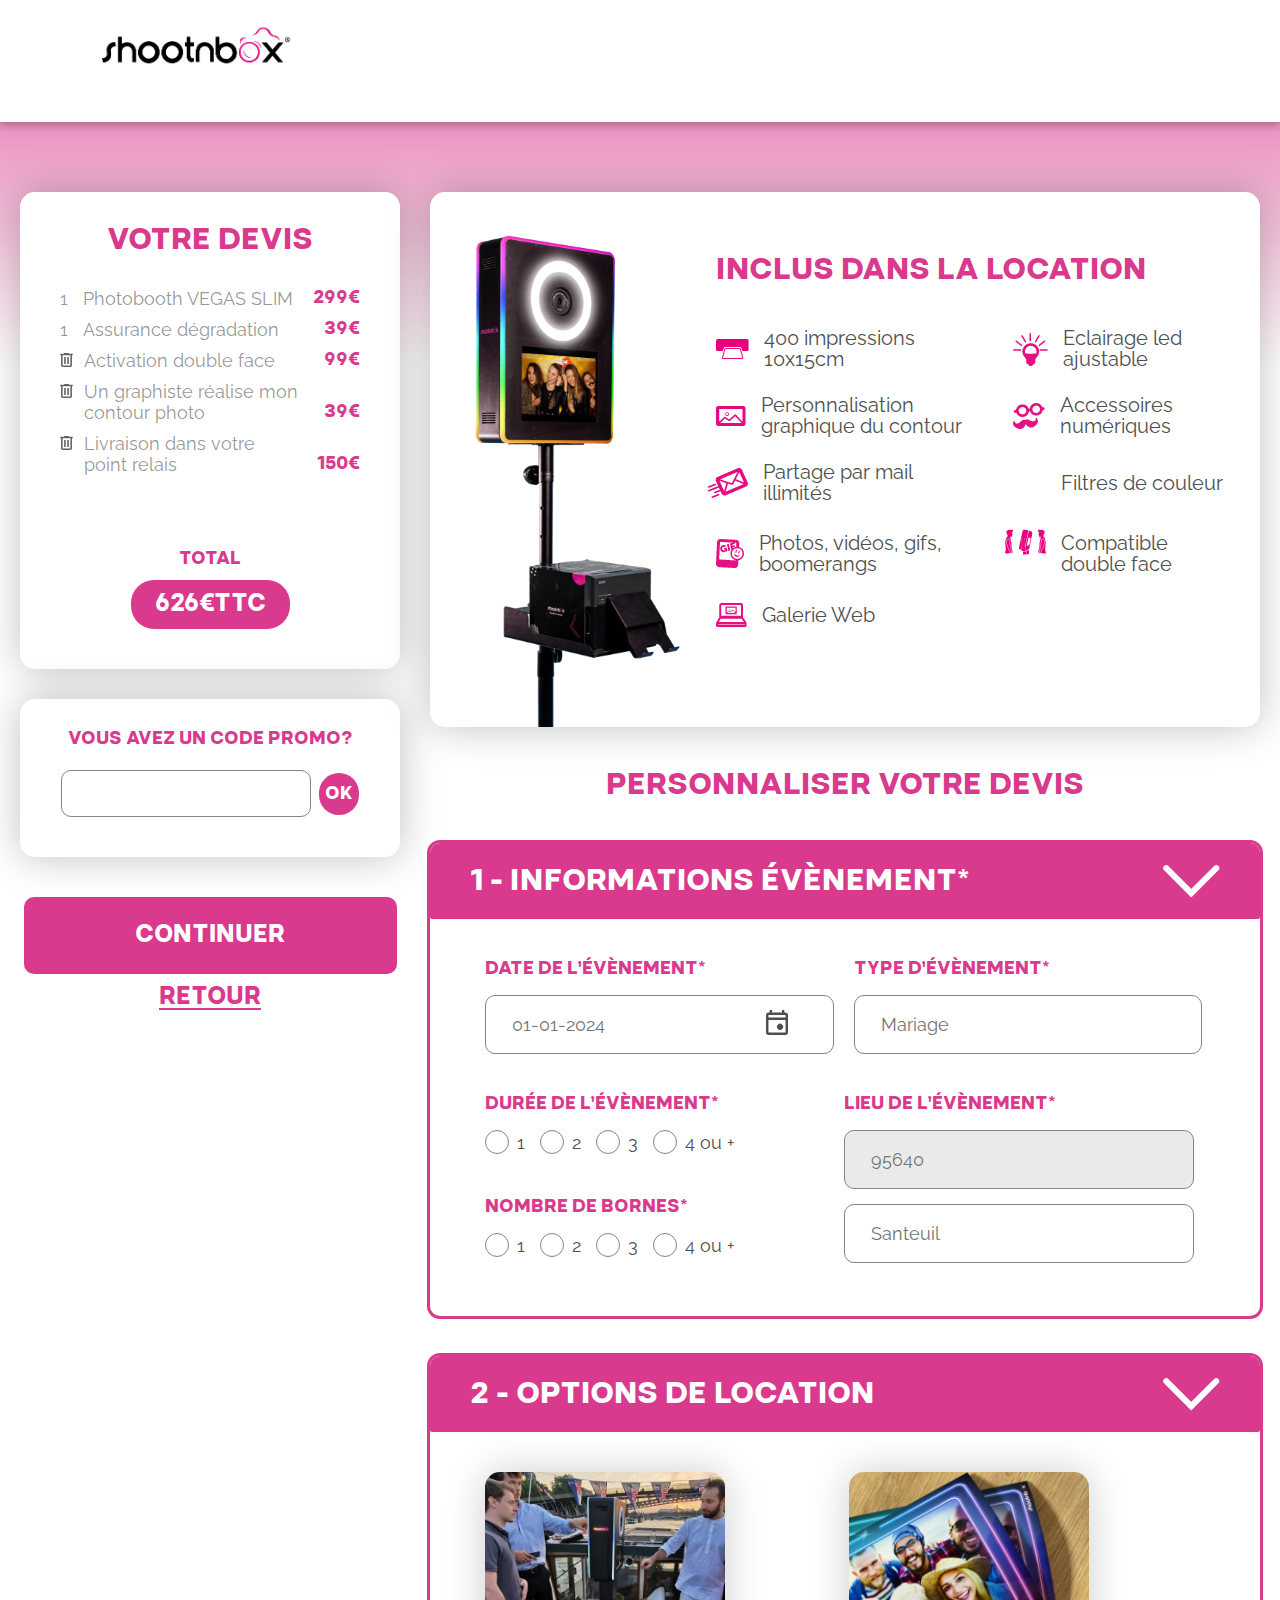
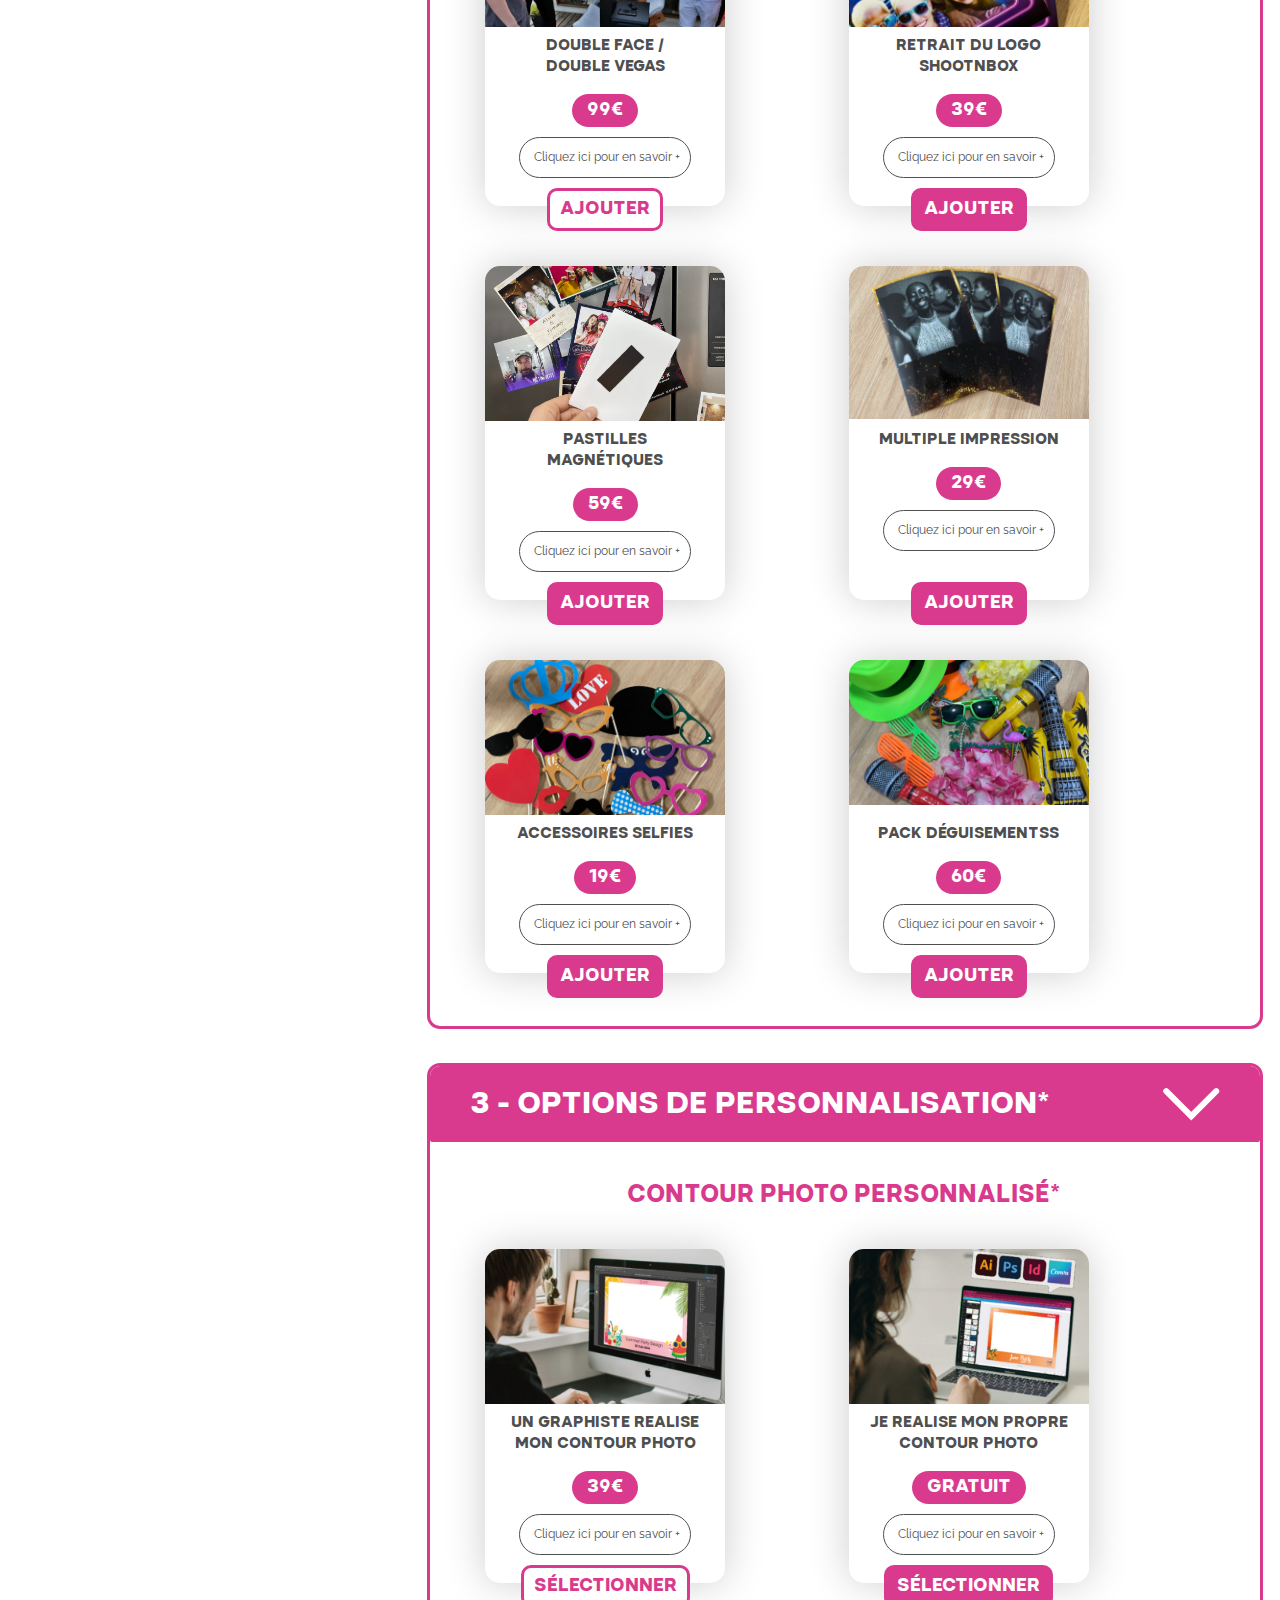
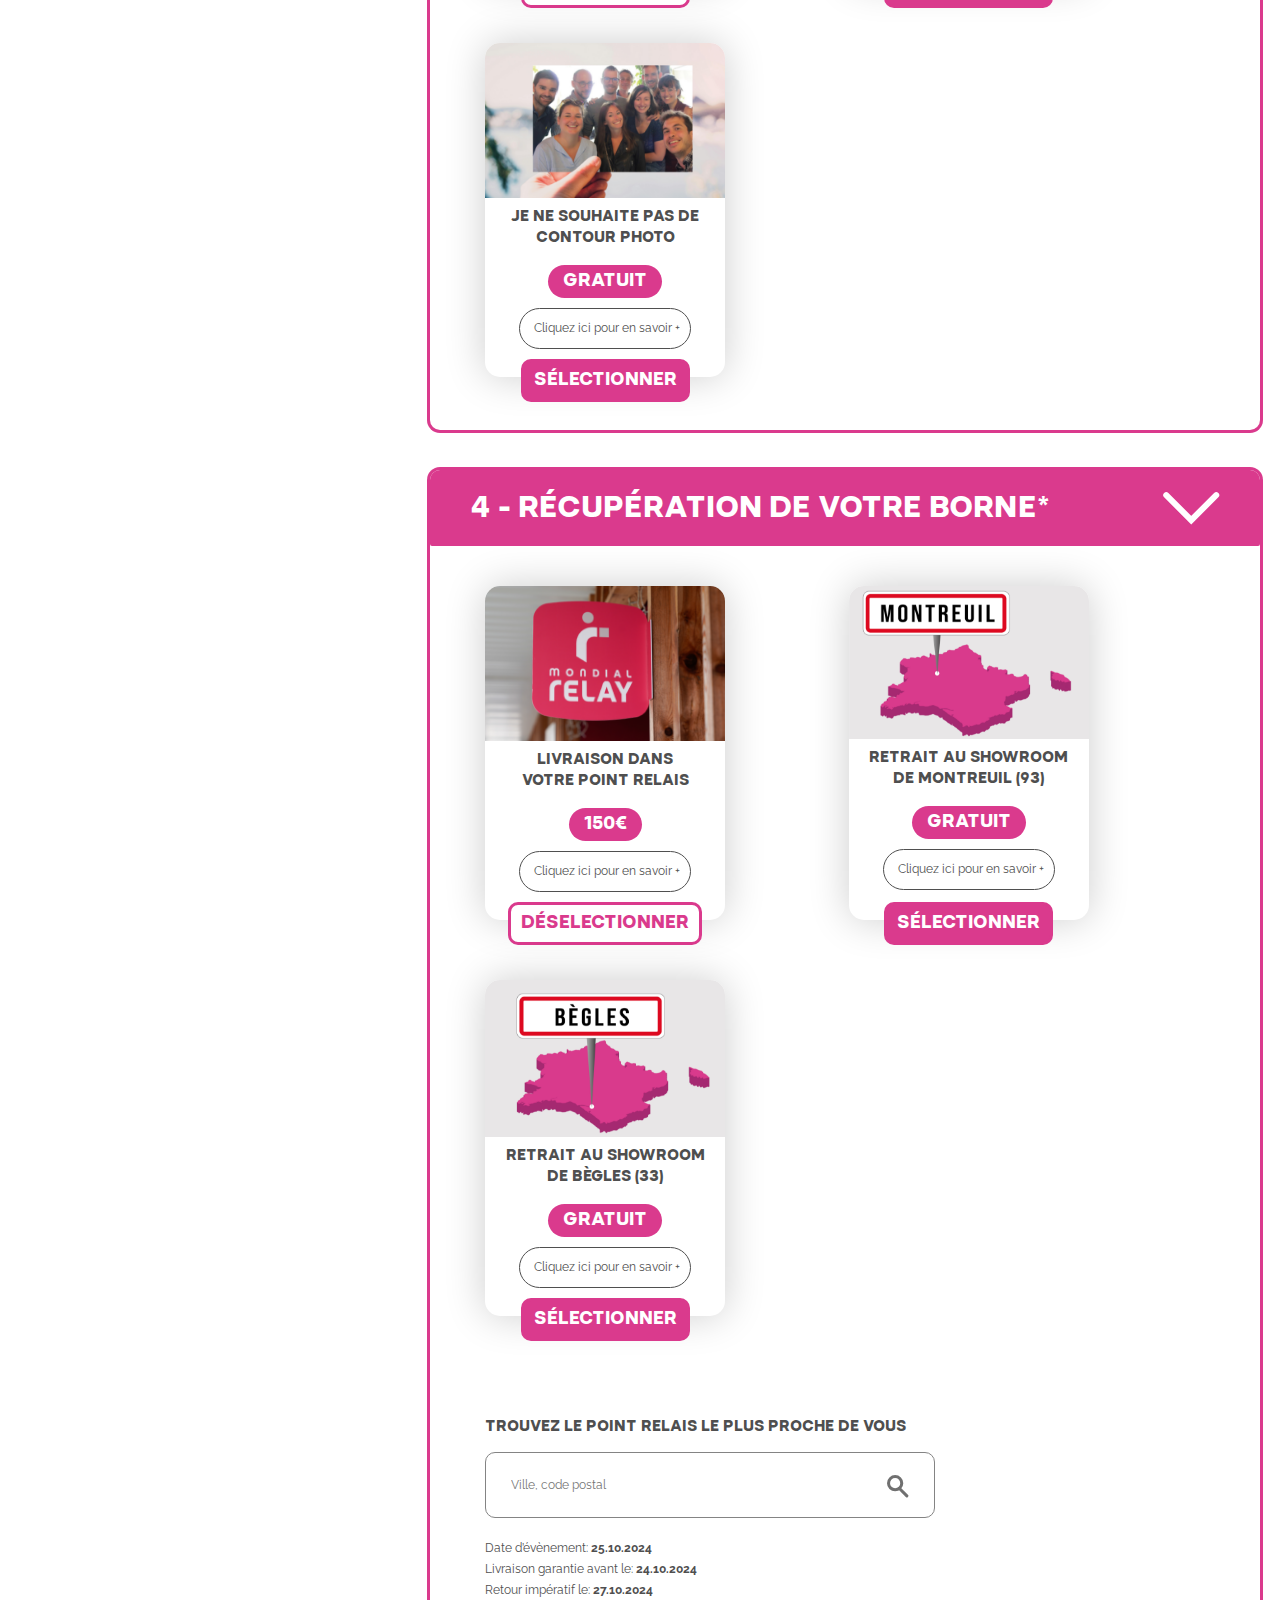
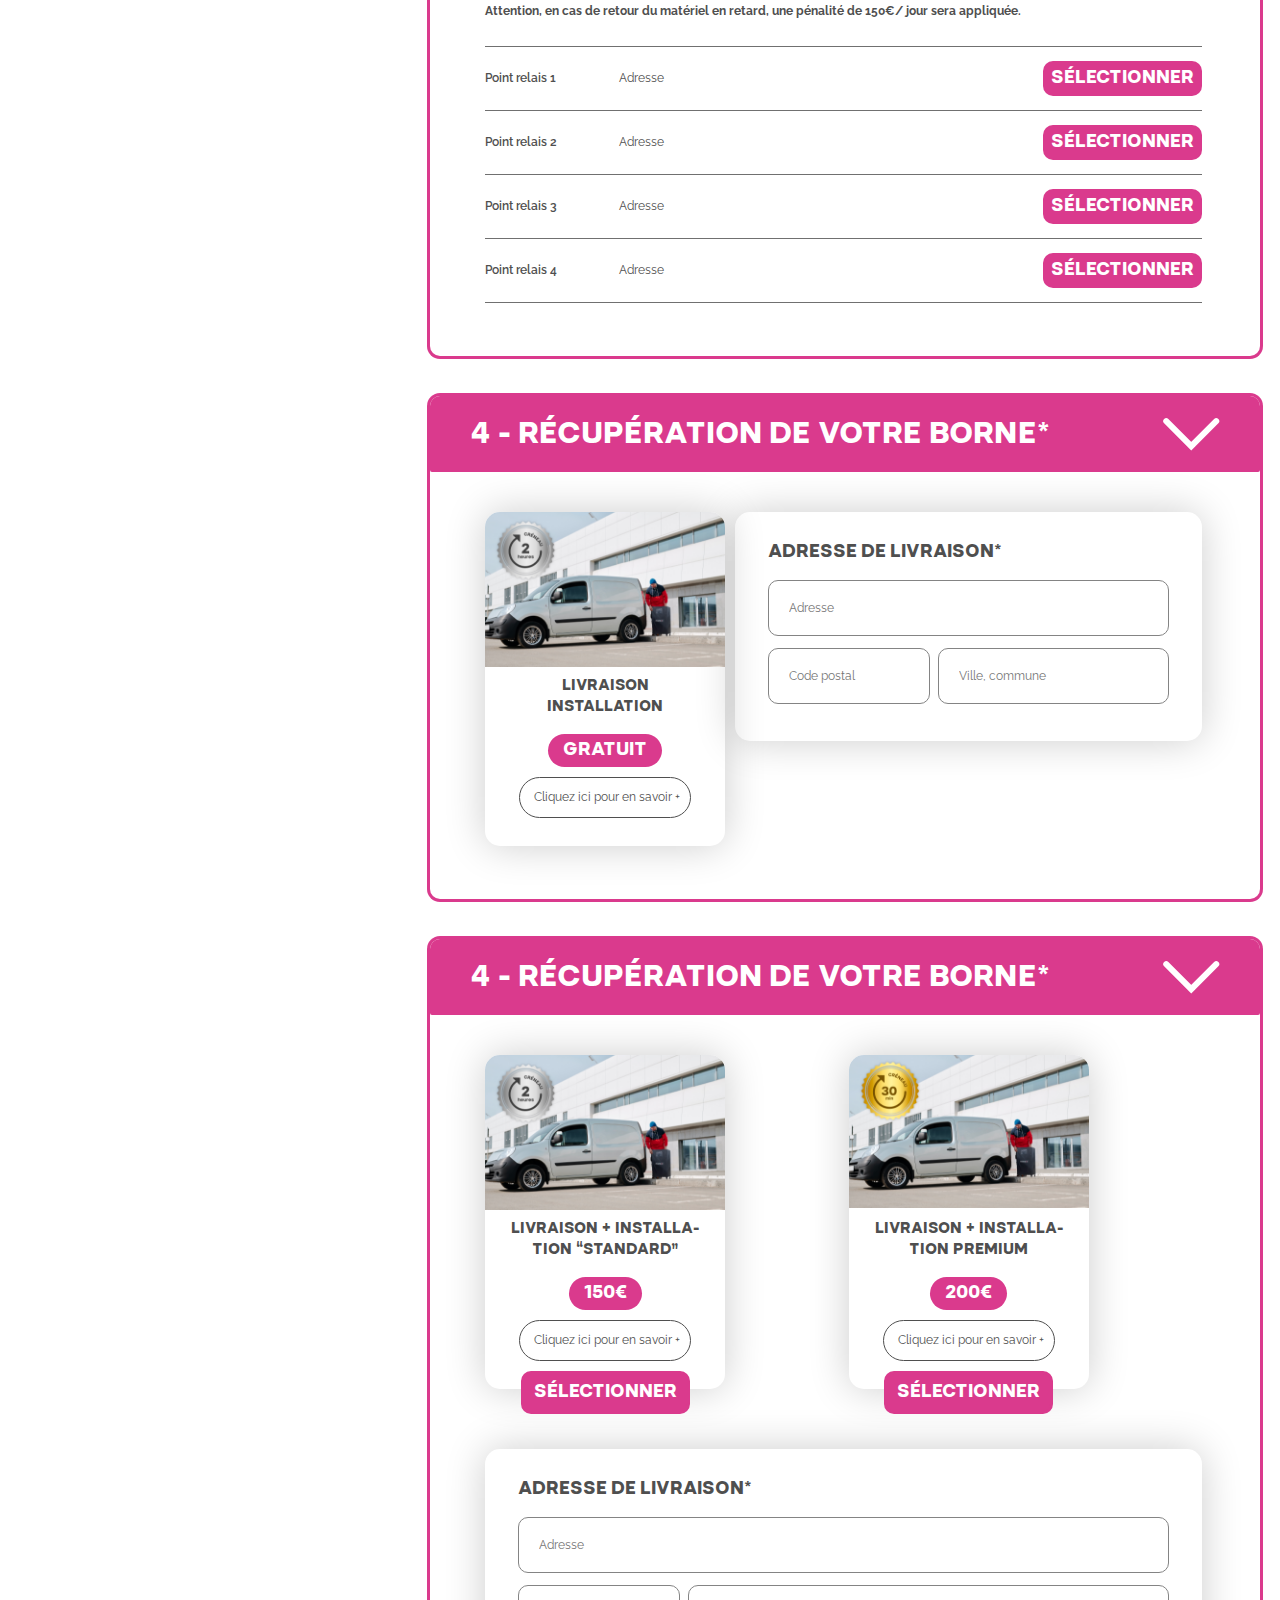
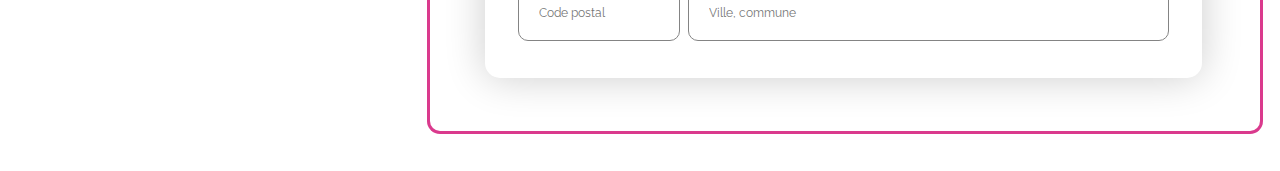
==== commit a0bcd507: "fix responsisve" ====
--- a/index.html
+++ b/index.html
@@ -451,7 +451,7 @@
                             </div>
                             <div class="cart-personalization__item">
                                 <button class="cart-personalization__header">
-                                    <h2 class="title">3 - OPTIONS de PERSONNALISATION*</h2>
+                                    <h2 class="title">4 - RÉCUPÉRATION DE VOTRE BORNE*</h2>
                                     <svg xmlns="http://www.w3.org/2000/svg" width="58.485" height="33.485" viewBox="0 0 58.485 33.485">
                                         <path id="Vector_4" data-name="Vector 4" d="M50,25,25,0,0,25" transform="translate(54.243 29.243) rotate(180)" fill="none" stroke="#fff" stroke-linecap="round" stroke-width="6"/>
                                     </svg>                                      
@@ -578,6 +578,125 @@
                                     </div>
                                 </div>
                             </div>
+                            <div class="cart-personalization__item">
+                                <button class="cart-personalization__header">
+                                    <h2 class="title">4 - RÉCUPÉRATION DE VOTRE BORNE*</h2>
+                                    <svg xmlns="http://www.w3.org/2000/svg" width="58.485" height="33.485" viewBox="0 0 58.485 33.485">
+                                        <path id="Vector_4" data-name="Vector 4" d="M50,25,25,0,0,25" transform="translate(54.243 29.243) rotate(180)" fill="none" stroke="#fff" stroke-linecap="round" stroke-width="6"/>
+                                    </svg>                                      
+                                </button>
+                                <div class="cart-personalization__dropdown cart-personalization__dropdown-delivery">
+                                    <div class="dropdown-card__wrapper dropdown-card__wrapper--delviery">
+                                        <div class="dropdown-card">
+                                            <div class="dropdown-card__content">
+                                                <img src="img/dropdown13.png" alt="" class="dropdown-card__img" style>
+                                                <h3 class="primary-text">LIVRAISON <br>installation</h3>
+                                                <span class="primary-text dropdown-card__price">GRATUIT</span>
+                                                <button class="primary-text dropdown-card__details">Cliquez ici pour en savoir +</button>
+                                            </div>
+                                            <div class="dropdown-card__details-info" style="display: none;">
+                                                <svg xmlns="http://www.w3.org/2000/svg" width="22" height="22" viewBox="0 0 22 22">
+                                                    <g id="Сгруппировать_5" data-name="Сгруппировать 5" transform="translate(-1174 -2522)">
+                                                      <g id="Ellipse_18" data-name="Ellipse 18" transform="translate(1174 2522)" fill="none" stroke="#4f4f4f" stroke-width="1">
+                                                        <circle cx="11" cy="11" r="11" stroke="none"/>
+                                                        <circle cx="11" cy="11" r="10.5" fill="none"/>
+                                                      </g>
+                                                      <g id="Сгруппировать_4" data-name="Сгруппировать 4" transform="translate(870 2163.5)">
+                                                        <line id="Линия_1" data-name="Линия 1" x1="9" y2="10" transform="translate(310.5 364.5)" fill="none" stroke="#4f4f4f" stroke-linecap="round" stroke-width="2"/>
+                                                        <line id="Линия_2" data-name="Линия 2" x2="9" y2="10" transform="translate(310.5 364.5)" fill="none" stroke="#4f4f4f" stroke-linecap="round" stroke-width="2"/>
+                                                      </g>
+                                                    </g>
+                                                </svg>
+                                                <h3 class="primary-text">JE RÉALISE MON PROPRE CONTOUR PHOTO</h3>
+                                                 <p class="primary-text">Retrouvez notre catalogue de contour photo via notre outil en ligne gratuit. Vous pouvez ainsi choisir votre contour et ajouter le texte de votre choix.</p>
+                                            </div>                                                                                
+                                        </div>
+                                        <div class="dropdown__delivery">
+                                            <form action="" class="dropdown-delivery__form">
+                                                <h3 class="primary-text">ADRESSE DE LIVRAISON*</h3>
+                                                <input type="text" class="input" placeholder="Adresse">
+                                                <div class="dropdown-delivery__input-wrapper">
+                                                    <input type="text" class="input" placeholder="Code postal">
+                                                    <input type="text" class="input" placeholder="Ville, commune">
+                                                </div>
+                                            </form>
+                                        </div>  
+                                    </div>
+
+                                </div>
+                            </div>
+                            <div class="cart-personalization__item">
+                                <button class="cart-personalization__header">
+                                    <h2 class="title">4 - RÉCUPÉRATION DE VOTRE BORNE*</h2>
+                                    <svg xmlns="http://www.w3.org/2000/svg" width="58.485" height="33.485" viewBox="0 0 58.485 33.485">
+                                        <path id="Vector_4" data-name="Vector 4" d="M50,25,25,0,0,25" transform="translate(54.243 29.243) rotate(180)" fill="none" stroke="#fff" stroke-linecap="round" stroke-width="6"/>
+                                    </svg>                                      
+                                </button>
+                                <div class="cart-personalization__dropdown cart-personalization__dropdown-delivery">
+                                    <div class="dropdown-card__wrapper">
+                                        <div class="dropdown-card">
+                                            <div class="dropdown-card__content">
+                                                <img src="img/dropdown13.png" alt="" class="dropdown-card__img" style>
+                                                <h3 class="primary-text">LIVRAISON + installa-<br>tion “STANDARD”</h3>
+                                                <span class="primary-text dropdown-card__price">150€</span>
+                                                <button class="primary-text dropdown-card__details">Cliquez ici pour en savoir +</button>
+                                            </div>
+                                            <div class="dropdown-card__details-info" style="display: none;">
+                                                <svg xmlns="http://www.w3.org/2000/svg" width="22" height="22" viewBox="0 0 22 22">
+                                                    <g id="Сгруппировать_5" data-name="Сгруппировать 5" transform="translate(-1174 -2522)">
+                                                      <g id="Ellipse_18" data-name="Ellipse 18" transform="translate(1174 2522)" fill="none" stroke="#4f4f4f" stroke-width="1">
+                                                        <circle cx="11" cy="11" r="11" stroke="none"/>
+                                                        <circle cx="11" cy="11" r="10.5" fill="none"/>
+                                                      </g>
+                                                      <g id="Сгруппировать_4" data-name="Сгруппировать 4" transform="translate(870 2163.5)">
+                                                        <line id="Линия_1" data-name="Линия 1" x1="9" y2="10" transform="translate(310.5 364.5)" fill="none" stroke="#4f4f4f" stroke-linecap="round" stroke-width="2"/>
+                                                        <line id="Линия_2" data-name="Линия 2" x2="9" y2="10" transform="translate(310.5 364.5)" fill="none" stroke="#4f4f4f" stroke-linecap="round" stroke-width="2"/>
+                                                      </g>
+                                                    </g>
+                                                </svg>
+                                                <h3 class="primary-text">JE RÉALISE MON PROPRE CONTOUR PHOTO</h3>
+                                                 <p class="primary-text">Retrouvez notre catalogue de contour photo via notre outil en ligne gratuit. Vous pouvez ainsi choisir votre contour et ajouter le texte de votre choix.</p>                                                                                
+                                            </div>
+                                            <button class="dropdown-card__button button primary-text">SÉLECTIONNER</button>
+                                        </div>
+                                        <div class="dropdown-card">
+                                            <div class="dropdown-card__content">
+                                                <img src="img/dropdown14.png" alt="" class="dropdown-card__img">
+                                                <h3 class="primary-text">LIVRAISON + installa-<br>tion PREMIUM</h3>
+                                                <span class="primary-text dropdown-card__price">200€</span>
+                                                <button class="primary-text dropdown-card__details">Cliquez ici pour en savoir +</button>
+                                            </div>
+                                            <div class="dropdown-card__details-info" style="display: none;">
+                                                <svg xmlns="http://www.w3.org/2000/svg" width="22" height="22" viewBox="0 0 22 22">
+                                                    <g id="Сгруппировать_5" data-name="Сгруппировать 5" transform="translate(-1174 -2522)">
+                                                      <g id="Ellipse_18" data-name="Ellipse 18" transform="translate(1174 2522)" fill="none" stroke="#4f4f4f" stroke-width="1">
+                                                        <circle cx="11" cy="11" r="11" stroke="none"/>
+                                                        <circle cx="11" cy="11" r="10.5" fill="none"/>
+                                                      </g>
+                                                      <g id="Сгруппировать_4" data-name="Сгруппировать 4" transform="translate(870 2163.5)">
+                                                        <line id="Линия_1" data-name="Линия 1" x1="9" y2="10" transform="translate(310.5 364.5)" fill="none" stroke="#4f4f4f" stroke-linecap="round" stroke-width="2"/>
+                                                        <line id="Линия_2" data-name="Линия 2" x2="9" y2="10" transform="translate(310.5 364.5)" fill="none" stroke="#4f4f4f" stroke-linecap="round" stroke-width="2"/>
+                                                      </g>
+                                                    </g>
+                                                </svg>
+                                                <h3 class="primary-text">JE RÉALISE MON PROPRE CONTOUR PHOTO</h3>
+                                                 <p class="primary-text">Retrouvez notre catalogue de contour photo via notre outil en ligne gratuit. Vous pouvez ainsi choisir votre contour et ajouter le texte de votre choix.</p>                                                                                
+                                            </div>
+                                            <button class="dropdown-card__button button primary-text">SÉLECTIONNER</button>
+                                        </div>
+                                    </div> 
+                                    <div class="dropdown__delivery">
+                                        <form action="" class="dropdown-delivery__form">
+                                            <h3 class="primary-text">ADRESSE DE LIVRAISON*</h3>
+                                            <input type="text" class="input" placeholder="Adresse">
+                                            <div class="dropdown-delivery__input-wrapper">
+                                                <input type="text" class="input" placeholder="Code postal">
+                                                <input type="text" class="input" placeholder="Ville, commune">
+                                            </div>
+                                        </form>
+                                    </div> 
+                                </div>
+                            </div>
                         </div>
                     </div>
                 </div>
--- a/css/style.css
+++ b/css/style.css
@@ -134,6 +134,7 @@
     max-width: 1380px;
     width: 100%;
     margin: 0 auto;
+    padding: 0 20px 20px;
 }
 
 
@@ -319,6 +320,7 @@
 .next-button {
     width: 67px;
     height: 67px;
+    min-width: 67px;
     border-radius: 500px;
     display: flex;
     justify-content: center;
@@ -356,6 +358,11 @@
     color: var(--color-accent);
 }
 
+.confirm__content-wrapper img {
+    width: 100%;
+    max-width: 600px;
+}
+
 .confirm__button-wrapper {
     display: flex;
     flex-direction: column;
@@ -373,13 +380,14 @@
 
 .cart-section {
     margin-top: 70px;
+    gap: 30px;
     display: flex;
     justify-content: space-between;
 }
 
 .cart__sidebar {
-    max-width: 373px;
-    width: 100%;
+    width: 380px;
+    min-width: 380px;
 }
 
 .cart-sidebar__item {
@@ -524,6 +532,7 @@
     display: grid;
     margin-top: 40px;
     grid-template-columns: 1fr 1fr;
+    padding-bottom: 20px;
     gap: 25px 50px;
 }
 
@@ -565,6 +574,14 @@
     box-shadow: 0 0 0 3px var(--color-accent);
     border-radius: 10px;
     overflow: hidden;
+}
+
+.cart-personalization__item.hidden .cart-personalization__dropdown {
+    display: none;
+}
+
+.cart-personalization__item.hidden button svg {
+    transform: rotate(180deg);
 }
 
 .cart-personalization__header {
@@ -579,6 +596,10 @@
     width: 100%;
 }
 
+.cart-personalization__header svg {
+    min-width: 33px;
+}
+
 .cart-personalization__dropdown {
     padding: 40px 58px 53px 55px;
     display: flex;
@@ -594,8 +615,9 @@
 
 .dropdown-card__wrapper {
     display: grid;
-    grid-template-columns: 1fr 1fr 1fr;
-    gap: 60px 50px;
+    width: 100%;
+    grid-template-columns: repeat(auto-fill, minmax(240px, 1fr));
+    gap: 60px 10px;
 }
 
 .dropdown-card {
@@ -703,6 +725,7 @@
 .personalization-form__wrapper:first-child .personalization__form {
     display: flex;
     justify-content: space-between;
+    gap: 0 20px;
 }
 
 
@@ -847,6 +870,54 @@
     margin-left: auto;
 }
 
+.cart-personalization__dropdown-delivery {
+    align-items: flex-start;
+}
+
+.dropdown-card__wrapper--delviery {
+    display: flex;
+    width: 100%;
+}
+
+.dropdown__delivery {
+    width: 100%;
+}
+
+.dropdown-delivery__form {
+    padding: 30px 33px 37px 33px;
+    background-color: var(--color-white);
+    border-radius: 15px;
+    box-shadow: var(--boxshadow-card2);
+    width: 100%;
+}
+
+.dropdown-delivery__form h3 {
+    color: var(--color-primary);
+    font-weight: 800;
+    font-family: var(--font-nominee);
+    margin-bottom: 17px;
+}
+
+.dropdown-delivery__form input {
+    max-width: 100%;
+    width: 100%;
+    font-size: 12px;
+}
+
+.dropdown-delivery__input-wrapper {
+    display: flex; 
+    gap: 8px;
+    margin-top: 12px;
+}
+
+.dropdown-delivery__input-wrapper input:first-child {
+    max-width: 162px;
+}
+
+.cart-personalization__dropdown-delivery {
+    gap: 60px;
+}
+
 /* order info */
 
 .order-info__section {
@@ -865,6 +936,7 @@
 
 .order-info__wrapper {
     margin-top: 26px;
+    gap: 30px;
 }
 
 .order-info__wrapper {
@@ -929,6 +1001,7 @@
 .order-info__input-wrapper {
     display: flex;
     justify-content: space-between;
+    gap: 20px;
 }
 
 .order-info__form input {
@@ -948,6 +1021,8 @@
     margin-left: auto;
     max-width: 582px;
     width: 100%;
+    padding-left: 20px;
+    padding-right: 20px;
     font-weight: 800;
     font-family: var(--font-nominee);
 }
@@ -994,4 +1069,105 @@
     font-weight: 800;
     font-family: var(--font-nominee);
     background-color: var(--color-grey);
+}
+
+.js-form-tab {
+    display: none;
+}
+
+.js-form-tab.active {
+    display: flex;
+}
+
+@media (max-width: 1140px) {
+    .cart-section {
+        flex-direction: column-reverse;
+    }
+    
+}
+
+@media (max-width: 876px) {
+    .order-info__wrapper {
+        flex-direction: column-reverse;
+    }
+
+    .cart__sidebar {
+        max-width: none;
+        min-width: auto;
+        width: 100%;
+    }
+    .order-info__right,
+    .cart-item__list--order,
+    .order-info__info,
+    .cart-sidebar__item {
+        padding: 20px 16px;
+    }
+    .title {
+        font-size: 24px;
+    }
+    .order-info__section {
+        margin-top: 40px;
+    }
+    .form-page__content {
+        margin-top: 100px;
+    }
+    .button.text-large {
+        font-size: 20px;
+    }
+    .product-info__advantages {
+        grid-template-columns: 1fr;
+    }
+    .personalization-form__wrapper:first-child .personalization__form {
+        flex-wrap: wrap;
+    }
+    .personalization-form__wrapper:first-child .personalization__form .personalization__input-wrapper:first-child {
+        margin-bottom: 20px;
+    }
+    .form-wrapper__container {
+        flex-direction: column;
+        gap: 20px;
+    }
+    .cart-personalization__dropdown {
+        padding: 30px 20px;
+    }
+    .dropdown-card__wrapper--delviery {
+        flex-direction: column;
+    }
+
+}
+
+@media (max-width: 560px) {
+    .cart__product-info {
+        flex-direction: column;
+        padding: 20px;
+    }
+    .cart__product-info img {
+        max-width: fit-content;
+        max-height: 400px;
+        object-fit: contain;
+    }
+    .product-info__content h2 {
+        margin-top: 20px;
+    }
+    .cart-personalization__header {
+        padding: 20px;
+        gap: 20px;
+    }
+    .title {
+        font-size: 20px;
+        line-height: 26px;
+    }
+}
+
+@media (max-width: 420px) {
+    .dropdown-adress__list li {
+        flex-wrap: wrap;
+    }
+    .dropdown-adress__list li button {
+        margin-right: auto;
+        margin-top: 20px;
+    }
+    .dropdown-adress__list p {
+        max-width: 150px;
+    }
 }